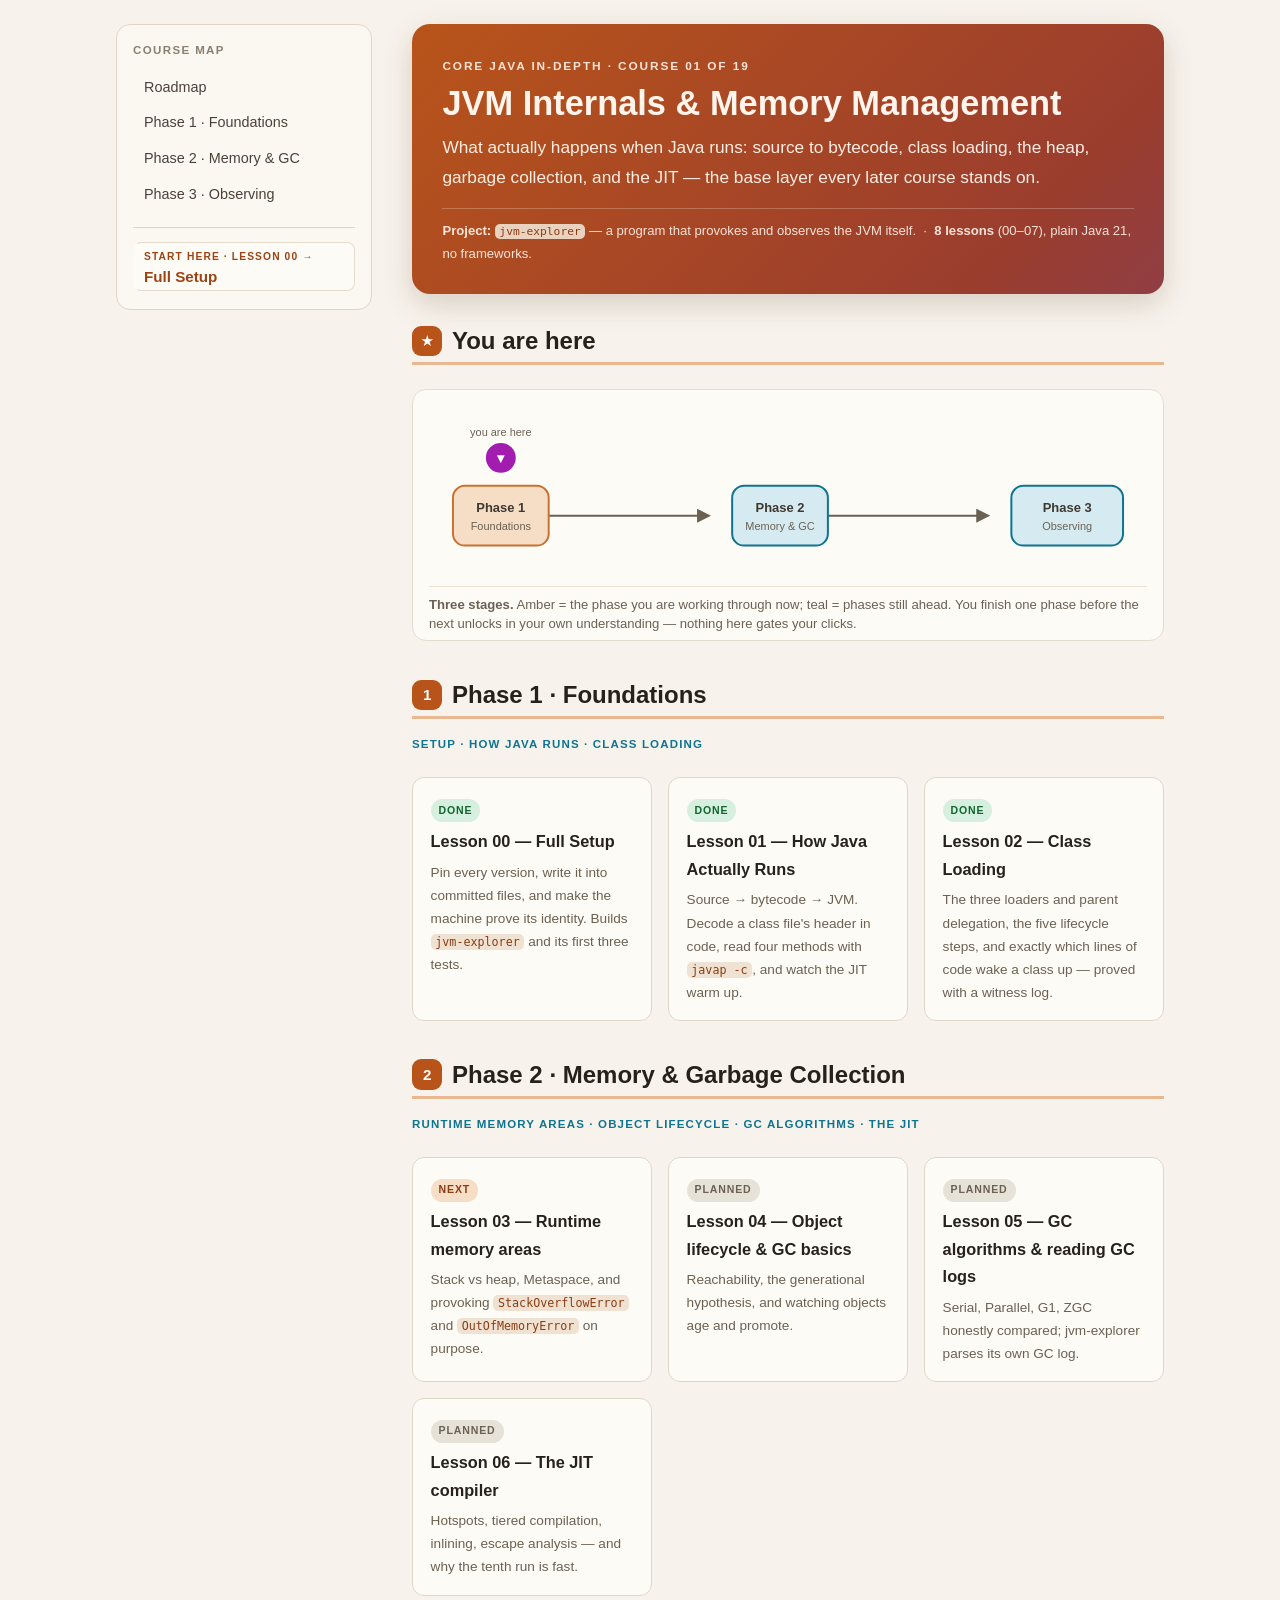
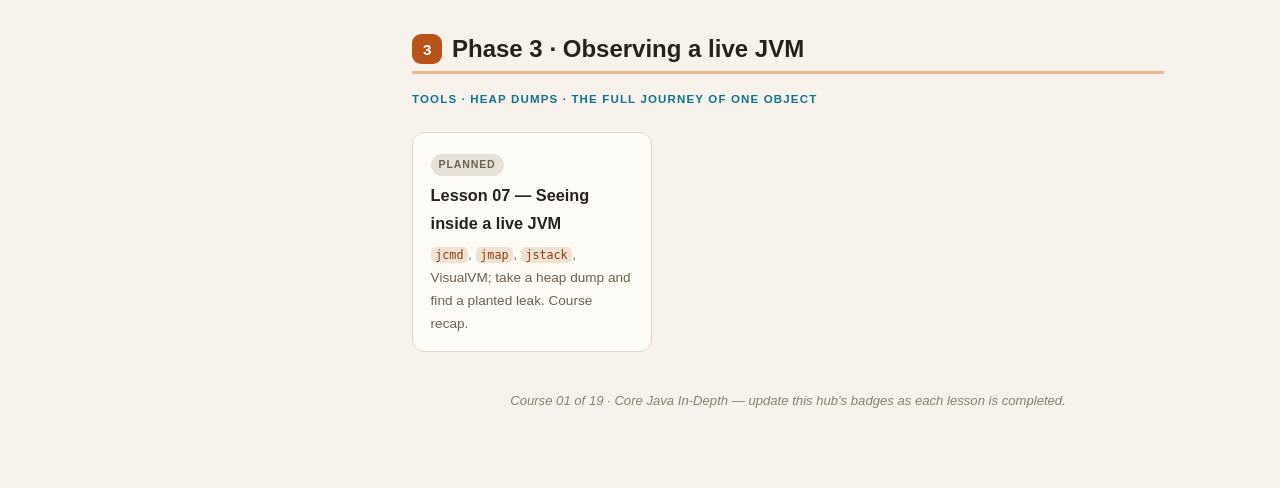
==== lessons/index.html @ 56879bc5 "lesson: 01/lesson-02 - Class loading (compact rebuild): the three loaders, parent delegation, and wh" ====
<!doctype html>
<html lang="en">
<head>
  <meta charset="utf-8">
  <meta name="viewport" content="width=device-width, initial-scale=1">
  <title>Course Hub · JVM Internals &amp; Memory</title>
  <link rel="stylesheet" href="assets/lesson.css">
</head>
<body>
<div class="page">

  <aside class="toc">
    <p class="toc-title">Course map</p>
    <ol>
      <li><a href="#roadmap">Roadmap</a></li>
      <li><a href="#p1">Phase 1 · Foundations</a></li>
      <li><a href="#p2">Phase 2 · Memory &amp; GC</a></li>
      <li><a href="#p3">Phase 3 · Observing</a></li>
    </ol>
    <nav class="toc-nav" aria-label="Course navigation">
      <a class="navcard" href="phase-1-foundations/chapter-00-setup/lesson-00-full-setup.html">
        <span class="navkicker">Start here · Lesson 00 →</span>
        <span class="navtitle">Full Setup</span>
      </a>
    </nav>
  </aside>

  <main>
    <header class="banner">
      <p class="kicker">Core Java In-Depth · Course 01 of 19</p>
      <h1>JVM Internals &amp; Memory Management</h1>
      <p class="subtitle">What actually happens when Java runs: source to bytecode, class loading, the heap, garbage collection, and the JIT — the base layer every later course stands on.</p>
      <p class="meta"><strong>Project:</strong> <code>jvm-explorer</code> — a program that provokes and observes the JVM itself. &nbsp;·&nbsp; <strong>8 lessons</strong> (00–07), plain Java 21, no frameworks.</p>
    </header>

    <!-- ===================== ROADMAP (you-are-here) ===================== -->
    <section id="roadmap">
      <h2><span class="sec-num">★</span> You are here</h2>
      <figure class="roadmap fig">
        <svg viewBox="0 0 720 170" role="img" aria-label="Course roadmap of three phases left to right: Foundations (current), Memory and Garbage Collection, and Observing a live JVM. A marker sits on the Foundations phase, which is in progress.">
          <defs>
            <marker id="rah" viewBox="0 0 10 10" refX="8" refY="5" markerWidth="7" markerHeight="7" orient="auto-start-reverse">
              <path class="fig-arrow-h" d="M0,0 L10,5 L0,10 z"/>
            </marker>
          </defs>
          <!-- connecting track -->
          <path class="fig-arrow" d="M120,110 L280,110" marker-end="url(#rah)"/>
          <path class="fig-arrow" d="M400,110 L560,110" marker-end="url(#rah)"/>

          <!-- Phase 1: current (amber = where the learner is working) -->
          <rect class="fig-code" x="24" y="80" width="96" height="60" rx="12"/>
          <text class="fig-label" x="72" y="106" text-anchor="middle">Phase 1</text>
          <text class="fig-small" x="72" y="124" text-anchor="middle">Foundations</text>
          <!-- you-are-here pin -->
          <circle class="fig-vs" cx="72" cy="52" r="16"/>
          <text class="fig-vs-t" x="72" y="57" text-anchor="middle">▾</text>
          <text class="fig-small" x="72" y="30" text-anchor="middle">you are here</text>

          <!-- Phase 2 -->
          <rect class="fig-infra" x="304" y="80" width="96" height="60" rx="12"/>
          <text class="fig-label" x="352" y="106" text-anchor="middle">Phase 2</text>
          <text class="fig-small" x="352" y="124" text-anchor="middle">Memory &amp; GC</text>

          <!-- Phase 3 -->
          <rect class="fig-infra" x="584" y="80" width="112" height="60" rx="12"/>
          <text class="fig-label" x="640" y="106" text-anchor="middle">Phase 3</text>
          <text class="fig-small" x="640" y="124" text-anchor="middle">Observing</text>
        </svg>
        <figcaption><strong>Three stages.</strong> Amber = the phase you are working through now; teal = phases still ahead. You finish one phase before the next unlocks in your own understanding — nothing here gates your clicks.</figcaption>
      </figure>
    </section>

    <!-- ===================== PHASE 1 ===================== -->
    <section id="p1">
      <h2><span class="sec-num">1</span> Phase 1 · Foundations</h2>
      <p class="hub-phase">Setup · how Java runs · class loading</p>
      <div class="hub-grid">
        <a class="hub-card" href="phase-1-foundations/chapter-00-setup/lesson-00-full-setup.html">
          <span class="status-badge done">Done</span>
          <h3>Lesson 00 — Full Setup</h3>
          <p>Pin every version, write it into committed files, and make the machine prove its identity. Builds <code>jvm-explorer</code> and its first three tests.</p>
        </a>
        <a class="hub-card" href="phase-1-foundations/chapter-01-how-java-runs/lesson-01-how-java-runs.html">
          <span class="status-badge done">Done</span>
          <h3>Lesson 01 — How Java Actually Runs</h3>
          <p>Source → bytecode → JVM. Decode a class file's header in code, read four methods with <code>javap -c</code>, and watch the JIT warm up.</p>
        </a>
        <a class="hub-card" href="phase-1-foundations/chapter-01-how-java-runs/lesson-02-class-loading.html">
          <span class="status-badge done">Done</span>
          <h3>Lesson 02 — Class Loading</h3>
          <p>The three loaders and parent delegation, the five lifecycle steps, and exactly which lines of code wake a class up — proved with a witness log.</p>
        </a>
      </div>
    </section>

    <!-- ===================== PHASE 2 ===================== -->
    <section id="p2">
      <h2><span class="sec-num">2</span> Phase 2 · Memory &amp; Garbage Collection</h2>
      <p class="hub-phase">Runtime memory areas · object lifecycle · GC algorithms · the JIT</p>
      <div class="hub-grid">
        <div class="hub-card">
          <span class="status-badge next">Next</span>
          <h3>Lesson 03 — Runtime memory areas</h3>
          <p>Stack vs heap, Metaspace, and provoking <code>StackOverflowError</code> and <code>OutOfMemoryError</code> on purpose.</p>
        </div>
        <div class="hub-card">
          <span class="status-badge planned">Planned</span>
          <h3>Lesson 04 — Object lifecycle &amp; GC basics</h3>
          <p>Reachability, the generational hypothesis, and watching objects age and promote.</p>
        </div>
        <div class="hub-card">
          <span class="status-badge planned">Planned</span>
          <h3>Lesson 05 — GC algorithms &amp; reading GC logs</h3>
          <p>Serial, Parallel, G1, ZGC honestly compared; jvm-explorer parses its own GC log.</p>
        </div>
        <div class="hub-card">
          <span class="status-badge planned">Planned</span>
          <h3>Lesson 06 — The JIT compiler</h3>
          <p>Hotspots, tiered compilation, inlining, escape analysis — and why the tenth run is fast.</p>
        </div>
      </div>
    </section>

    <!-- ===================== PHASE 3 ===================== -->
    <section id="p3">
      <h2><span class="sec-num">3</span> Phase 3 · Observing a live JVM</h2>
      <p class="hub-phase">Tools · heap dumps · the full journey of one object</p>
      <div class="hub-grid">
        <div class="hub-card">
          <span class="status-badge planned">Planned</span>
          <h3>Lesson 07 — Seeing inside a live JVM</h3>
          <p><code>jcmd</code>, <code>jmap</code>, <code>jstack</code>, VisualVM; take a heap dump and find a planted leak. Course recap.</p>
        </div>
      </div>
    </section>

    <p class="position">Course 01 of 19 · Core Java In-Depth — update this hub's badges as each lesson is completed.</p>
  </main>
</div>
</body>
</html>
---- lessons/assets/lesson.css ----
/* ============================================================================
   lesson.css — ONE shared stylesheet for every lesson in
   Core Java Course 01: JVM Internals & Memory Management.

   RULES THIS FILE OBEYS (see CLAUDE.md):
   - Works fully offline (file://). No @import, no web fonts, no remote images.
   - Literal colour values only. NO CSS custom properties (var(--x)) — some
     preview renderers drop them.
   - Every colour has a light value AND a @media (prefers-color-scheme: dark)
     override, grouped at the bottom of this file.
   - Every gradient background is preceded by a solid-colour fallback line.
   - All motion is wrapped by @media (prefers-reduced-motion: reduce).

   PALETTE — "Molten engine" (fits a JVM/HotSpot course):
     primary   copper/amber  #b8541a   the "hot" engine, actions, header
     secondary teal          #0e7490   structure, notes, subsections
     tertiary  indigo        #4f46e5   gradients, arrows, depth
     reserved  magenta       #a21caf   FOR-LEARNING-ONLY callouts ONLY
     page      parchment     #f7f3ec   warm neutral background
     ink       #26211c       warm near-black body text
   SVG colour LANGUAGE (kept identical everywhere):
     amber  = the learner's own code / project (jvm-explorer)
     teal   = framework / tool / infrastructure (JVM, JDK, Maven)
     grey   = external / generic (the OS, the internet, other machines)
   ============================================================================ */

/* ---- 0. RESET-ISH BASE ---------------------------------------------------- */
* { box-sizing: border-box; }

html { -webkit-text-size-adjust: 100%; }

body {
  margin: 0;
  background: #f7f3ec;
  color: #26211c;
  font-family: "Segoe UI", Roboto, "Helvetica Neue", Arial, system-ui, sans-serif;
  font-size: 18px;
  line-height: 1.7;
}

/* Readable, code-friendly monospace stack used by every terminal/code block. */
code, pre, .fig-mono, .sim-console {
  font-family: "Cascadia Code", "Consolas", "SFMono-Regular", "Menlo",
               "DejaVu Sans Mono", monospace;
}

a { color: #9a4416; text-decoration: none; }
a:hover { text-decoration: underline; }

/* ---- 1. PAGE LAYOUT: sticky TOC sidebar + content column ------------------ */
.page {
  display: grid;
  grid-template-columns: 16rem minmax(0, 47rem);
  gap: 2.5rem;
  justify-content: center;
  max-width: 72rem;
  margin: 0 auto;
  padding: 1.5rem 1.25rem 4rem;
  align-items: start;
}

/* Table-of-contents sidebar: sticks while the content scrolls. */
aside.toc {
  position: sticky;
  top: 1rem;
  align-self: start;
  font-size: 0.9rem;
  border: 1px solid #e0d6c7;
  border-radius: 14px;
  background: #fbf8f2;
  padding: 1rem 1rem 1.1rem;
  max-height: calc(100vh - 2rem);
  overflow-y: auto;
}
aside.toc .toc-title {
  font-size: 0.72rem;
  letter-spacing: 0.12em;
  text-transform: uppercase;
  color: #8a7f70;
  margin: 0 0 0.6rem;
  font-weight: 700;
}
aside.toc ol { list-style: none; margin: 0; padding: 0; counter-reset: toc; }
aside.toc li { margin: 0.15rem 0; }
aside.toc a {
  display: block;
  padding: 0.28rem 0.5rem;
  border-radius: 8px;
  color: #4a4238;
  border-left: 3px solid transparent;
}
aside.toc a:hover {
  background: #f2e4d4;
  border-left-color: #b8541a;
  text-decoration: none;
}
/* Course navigation at the foot of the TOC: stacked prev / course-map / next
   cards. Each prev+next card NAMES its destination, so the learner always sees
   where they came from and where they are going — not a bare "Next →". */
.toc-nav {
  margin-top: 1rem;
  padding-top: 0.9rem;
  border-top: 1px solid #e0d6c7;
  display: flex;
  flex-direction: column;
  gap: 0.55rem;
}

/* prev / next destination card (primary copper accent) */
.navcard {
  display: block;
  border: 1px solid #e6dccd;
  border-left: 4px solid #b8541a;
  border-radius: 10px;
  background: #fdfbf6;
  padding: 0.5rem 0.7rem 0.6rem;
}
.navcard:hover { text-decoration: none; border-color: #b8541a; }
.navkicker {
  display: block;
  font-size: 0.64rem;
  font-weight: 800;
  letter-spacing: 0.11em;
  text-transform: uppercase;
  color: #9a4416;
  margin-bottom: 0.1rem;
}
.navtitle {
  display: block;
  font-size: 0.95rem;
  font-weight: 700;
  line-height: 1.25;
  color: #9a4416;
}
.navnote {
  display: block;
  font-size: 0.66rem;
  font-style: italic;
  color: #8a7f70;
  margin-top: 0.15rem;
}
/* not-yet-written / start-of-course state: visible for orientation, not clickable */
.navcard.disabled {
  border-left-color: #c9bfae;
  background: #f6f2ea;
  pointer-events: none;
}
.navcard.disabled .navkicker,
.navcard.disabled .navtitle { color: #9c917f; }

/* course-map pill (secondary teal, so it reads as a different kind of jump) */
.navmap {
  display: block;
  text-align: center;
  border: 2px solid #0e7490;
  border-radius: 999px;
  padding: 0.45rem 0.7rem;
  font-size: 0.7rem;
  font-weight: 800;
  letter-spacing: 0.11em;
  text-transform: uppercase;
  color: #0e7490;
}
.navmap:hover { background: #0e7490; color: #fff; text-decoration: none; }

main { min-width: 0; } /* min-width:0 lets code blocks scroll instead of stretching the grid */

/* ---- 2. HEADER BANNER ----------------------------------------------------- */
.banner {
  border-radius: 18px;
  padding: 2rem 1.9rem 1.8rem;
  color: #fff5ec;
  margin-bottom: 2rem;
  /* solid fallback FIRST, then the gradient (primary -> tertiary) */
  background: #b8541a;
  background: linear-gradient(135deg, #b8541a 0%, #9a3d2e 45%, #4f46e5 130%);
  box-shadow: 0 10px 30px rgba(80, 40, 10, 0.18);
}
.banner .kicker {
  text-transform: uppercase;
  letter-spacing: 0.16em;
  font-size: 0.74rem;
  font-weight: 700;
  opacity: 0.9;
  margin: 0 0 0.5rem;
}
.banner h1 {
  font-size: 2.15rem;
  line-height: 1.15;
  margin: 0 0 0.6rem;
  font-weight: 800;
}
.banner .subtitle { font-size: 1.08rem; margin: 0; opacity: 0.96; }
.banner .meta {
  margin: 1rem 0 0;
  font-size: 0.82rem;
  opacity: 0.9;
  border-top: 1px solid rgba(255, 245, 236, 0.28);
  padding-top: 0.7rem;
}
.banner .meta strong { font-weight: 700; }

/* ---- 3. SECTIONS, HEADINGS ------------------------------------------------ */
section { margin: 0 0 2.4rem; scroll-margin-top: 1rem; }

h2 {
  font-size: 1.5rem;
  line-height: 1.25;
  margin: 0 0 1rem;
  padding-bottom: 0.4rem;
  border-bottom: 3px solid #eab890;          /* accent underline */
  display: flex;
  align-items: center;
  gap: 0.6rem;
}
/* filled rounded number badge before each section title */
.sec-num {
  flex: 0 0 auto;
  display: inline-grid;
  place-items: center;
  width: 1.9rem;
  height: 1.9rem;
  border-radius: 9px;
  background: #b8541a;
  color: #fff;
  font-size: 0.95rem;
  font-weight: 800;
}
h3 {
  font-size: 1.18rem;
  color: #0e7490;                             /* subsections in the secondary hue */
  margin: 1.6rem 0 0.6rem;
}
h4 { font-size: 1.02rem; margin: 1.2rem 0 0.4rem; color: #4a4238; }

p { margin: 0.7rem 0; }
ul, ol { padding-left: 1.4rem; }
li { margin: 0.3rem 0; }
strong { font-weight: 700; }

/* ---- 4. CODE: terminal-dark blocks with macOS traffic lights -------------- */
/* Inline code: soft tinted background. */
:not(pre) > code {
  background: #f0e2d2;
  color: #8a3d12;
  padding: 0.08em 0.4em;
  border-radius: 5px;
  font-size: 0.86em;
}

/* Block code + ASCII diagrams share the dark terminal look. */
pre {
  position: relative;
  background: #1e1e26;
  color: #e6e6ea;
  border-radius: 12px;
  padding: 2.3rem 1.1rem 1.15rem;             /* top room for the dots bar */
  margin: 1.1rem 0;
  overflow-x: auto;
  font-size: 0.82rem;
  line-height: 1.55;
  box-shadow: 0 6px 18px rgba(20, 12, 4, 0.16);
  -webkit-overflow-scrolling: touch;
}
pre code { background: none; color: inherit; padding: 0; font-size: inherit; }

/* macOS traffic-light dots: one ::before + two box-shadows = three dots. */
pre.terminal::before,
pre.code::before {
  content: "";
  position: absolute;
  top: 0.8rem;
  left: 1.1rem;
  width: 0.72rem;
  height: 0.72rem;
  border-radius: 50%;
  background: #ff5f56;                          /* red */
  box-shadow: 1.15rem 0 0 #ffbd2e,              /* amber */
              2.3rem 0 0 #27c93f;               /* green */
}
/* ASCII diagram: same dark card, but NO dots (it is a picture, not a shell). */
pre.ascii { padding-top: 1.15rem; }
pre.ascii::before { content: none; }

/* Manual syntax-highlight spans (Part 4.3). Dark bg in both themes => no dark override. */
.cmt { color: #7f8c9b; font-style: italic; }   /* comments */
.kw  { color: #ff9e64; }                        /* keywords: public, static, final */
.ty  { color: #7dcfff; }                        /* types: String, long, Runtime */
.str { color: #9ece6a; }                        /* string literals */
.num { color: #ff9e64; }                        /* number literals */
.anno{ color: #e0af68; }                        /* @annotations */
.fn  { color: #bb9af7; }                        /* method names */
.out { color: #9ece6a; font-weight: 600; }      /* key/expected output lines */

/* ---- 5. CALLOUT CARDS ----------------------------------------------------- */
/* Base card: coloured left border + a CSS-generated uppercase label. */
.callout {
  border-radius: 10px;
  padding: 0.9rem 1.1rem 0.95rem 1.15rem;
  margin: 1.2rem 0;
  border-left: 6px solid #b8541a;
  background: #fbf3ea;
}
.callout::before {
  display: block;
  font-size: 0.7rem;
  font-weight: 800;
  letter-spacing: 0.12em;
  text-transform: uppercase;
  margin-bottom: 0.35rem;
}
.callout p:first-of-type { margin-top: 0; }
.callout p:last-child { margin-bottom: 0; }

/* try-it / run-and-compare (primary amber) */
.tryit { border-left-color: #b8541a; background: #fbefe2; }
.tryit::before { content: "Try it — run & compare"; color: #9a4416; }

/* note (secondary teal) */
.note { border-left-color: #0e7490; background: #e7f3f6; }
.note::before { content: "Note"; color: #0b5a71; }

/* warning (warm red) */
.warning { border-left-color: #c2410c; background: #fdece0; }
.warning::before { content: "Watch out"; color: #9a2c06; }

/* for-learning-only (RESERVED magenta hue — used nowhere else) */
.forlearning { border-left-color: #a21caf; background: #f8e6f6; }
.forlearning::before { content: "For learning only"; color: #86138f; }

/* in the real world (green) */
.realworld { border-left-color: #15803d; background: #e6f3ea; }
.realworld::before { content: "In the real world"; color: #10662f; }

/* ---- 6. TABLES: scrollable wrap, tinted header, zebra striping ------------- */
.table-wrap {
  overflow-x: auto;
  border: 1px solid #e0d6c7;
  border-radius: 10px;
  margin: 1.2rem 0;
  -webkit-overflow-scrolling: touch;
}
table { border-collapse: collapse; width: 100%; font-size: 0.92rem; }
thead th {
  background: #efe3d3;
  text-align: left;
  padding: 0.6rem 0.8rem;
  font-weight: 700;
  border-bottom: 2px solid #e0d6c7;
}
tbody td { padding: 0.55rem 0.8rem; border-bottom: 1px solid #ece2d3; vertical-align: top; }
tbody tr:nth-child(even) { background: #f7efe3; }
tbody tr:last-child td { border-bottom: none; }

/* ---- 7. DETAILS CARDS: hidden answers vs. micro-checks -------------------- */
/* Challenge / hidden-answer card (amber). */
details.answer {
  border: 1px solid #e6c9ad;
  border-left: 6px solid #b8541a;
  border-radius: 10px;
  background: #fdf6ee;
  padding: 0.2rem 1.1rem;
  margin: 1.2rem 0;
}
details.answer > summary {
  cursor: pointer;
  font-weight: 700;
  color: #9a4416;
  padding: 0.7rem 0;
  list-style: none;
}
details.answer > summary::before { content: "▶ "; font-size: 0.8em; }
details.answer[open] > summary::before { content: "▼ "; }

/* Active-recall micro-check card (teal, visually distinct from .answer). */
details.check {
  border: 1px dashed #7fb9c6;
  border-radius: 10px;
  background: #eef6f8;
  padding: 0.2rem 1.1rem;
  margin: 1rem 0;
}
details.check > summary {
  cursor: pointer;
  font-weight: 700;
  color: #0b5a71;
  padding: 0.6rem 0;
  list-style: none;
}
details.check > summary::before { content: "✔ Check yourself — "; font-weight: 800; }
details.check[open] > summary::before { content: "✔ Check yourself"; }
details.check .answer-body { padding-bottom: 0.7rem; }

/* ---- 8. "NEXT UP" FOOTER + position line ---------------------------------- */
.nextup {
  border-radius: 16px;
  padding: 1.4rem 1.5rem;
  color: #fff5ec;
  margin: 2.5rem 0 1rem;
  /* solid fallback FIRST, then gradient */
  background: #0e7490;
  background: linear-gradient(120deg, #0e7490 0%, #4f46e5 100%);
}
.nextup .kicker {
  text-transform: uppercase;
  letter-spacing: 0.14em;
  font-size: 0.72rem;
  font-weight: 700;
  opacity: 0.9;
  margin: 0 0 0.3rem;
}
.nextup h2 { border: none; color: #fff; font-size: 1.25rem; margin: 0 0 0.4rem; padding: 0; }
.nextup a { color: #ffe9d5; font-weight: 700; text-decoration: underline; }
.position {
  text-align: center;
  font-size: 0.82rem;
  color: #8a7f70;
  font-style: italic;
  margin-top: 1.4rem;
}

/* ---- 9. FIGURES / INLINE SVG DIAGRAMS (Part 2: .fig-*) --------------------- */
figure.fig {
  margin: 1.4rem 0;
  padding: 1rem 1rem 0.4rem;
  border: 1px solid #e4dccd;
  border-radius: 14px;
  background: #fdfbf6;
}
figure.fig svg { width: 100%; height: auto; display: block; }
figure.fig figcaption {
  font-size: 0.82rem;
  color: #6b6153;
  margin-top: 0.6rem;
  line-height: 1.5;
  border-top: 1px solid #ece2d3;
  padding-top: 0.5rem;
}

/* Box variants — the SVG colour language. Applied to <rect> and text groups. */
.fig-box     { fill: #f4ede2; stroke: #cdbfa9; stroke-width: 1.5; }   /* generic surface */
.fig-code    { fill: #f6ddc6; stroke: #c9722f; stroke-width: 2; }     /* learner's own code (amber) */
.fig-infra   { fill: #d6ebf1; stroke: #0e7490; stroke-width: 2; }     /* framework/tool/infra (teal) */
.fig-generic { fill: #e7e2d8; stroke: #a99e8b; stroke-width: 1.5; }   /* external/generic (grey) */
.fig-accent2 { fill: #e2e0fb; stroke: #4f46e5; stroke-width: 2; }     /* tertiary indigo, for depth */

/* Text roles inside SVG. */
.fig-heading { fill: #26211c; font: 700 15px "Segoe UI", sans-serif; }
.fig-label   { fill: #3f3830; font: 600 13px "Segoe UI", sans-serif; }
.fig-small   { fill: #6b6153; font: 400 11px "Segoe UI", sans-serif; }
.fig-mono    { fill: #3f3830; font: 12px "Consolas", monospace; }
.fig-on-dark { fill: #f4ede2; }                                       /* label on a filled dark box */

/* Arrows + arrowheads (marker fill matched by class on the <path>). */
.fig-arrow   { stroke: #6b6153; stroke-width: 2; fill: none; }
.fig-arrow-h { fill: #6b6153; }                                       /* arrowhead marker */
.fig-arrow-accent   { stroke: #b8541a; stroke-width: 2.5; fill: none; }
.fig-arrow-accent-h { fill: #b8541a; }

/* before/after "VS" badge */
.fig-vs {
  fill: #a21caf;
  stroke: #fff;
  stroke-width: 2;
}
.fig-vs-t { fill: #fff; font: 800 14px "Segoe UI", sans-serif; }

/* ---- 10. INTERACTIVE SIMULATIONS (Part 3: .sim-*) ------------------------- */
.sim {
  border: 1px solid #d9cdbb;
  border-radius: 14px;
  background: #fbf6ee;
  padding: 2.1rem 1.2rem 1.2rem;
  margin: 1.5rem 0;
  position: relative;
}
/* auto "Interactive simulation" label in the top-left corner */
.sim::before {
  content: "⚙ Interactive simulation";
  position: absolute;
  top: 0;
  left: 0;
  font-size: 0.68rem;
  font-weight: 800;
  letter-spacing: 0.1em;
  text-transform: uppercase;
  color: #fff;
  background: #b8541a;
  padding: 0.28rem 0.8rem;
  border-radius: 14px 0 12px 0;
}
.sim-controls {
  display: flex;
  flex-wrap: wrap;
  gap: 0.5rem;
  align-items: center;
  margin-bottom: 0.9rem;
}
.sim-controls .sim-group {
  display: flex;
  flex-direction: column;
  gap: 0.25rem;
  font-size: 0.78rem;
  color: #6b6153;
}
.sim-btn {
  font: 600 0.85rem "Segoe UI", sans-serif;
  padding: 0.4rem 0.85rem;
  border-radius: 8px;
  border: 1.5px solid #cbb79f;
  background: #fff;
  color: #4a4238;
  cursor: pointer;
}
.sim-btn:hover { border-color: #b8541a; }
.sim-btn.active {                                /* a toggle that is currently ON */
  background: #f6ddc6;
  border-color: #b8541a;
  color: #8a3d12;
}
.sim-btn.action {                                /* the primary "run" button */
  background: #b8541a;
  border-color: #b8541a;
  color: #fff;
}
.sim-btn:focus-visible { outline: 3px solid #4f46e5; outline-offset: 2px; }

/* terminal-style console output */
.sim-console {
  background: #1e1e26;
  color: #e6e6ea;
  border-radius: 10px;
  padding: 0.9rem 1rem;
  font-size: 0.82rem;
  line-height: 1.6;
  white-space: pre-wrap;
  min-height: 3rem;
  overflow-x: auto;
}
.sim-console .ok   { color: #9ece6a; }           /* success / chosen */
.sim-console .skip { color: #7f8c9b; }           /* skipped / ignored */
.sim-console .bad  { color: #ff7a6b; }           /* failure / rejected */
.sim-console .hi   { color: #ffbd2e; font-weight: 700; }  /* highlight */
.sim-tree { font-size: 0.82rem; line-height: 1.5; }
.sim-note {
  font-size: 0.8rem;
  color: #6b6153;
  margin-top: 0.7rem;
  border-top: 1px dashed #d9cdbb;
  padding-top: 0.6rem;
}
.sim-note strong { color: #9a2c06; }

/* ---- 11. HOVER-TO-DEFINE GLOSSARY TERMS (Part 4.2) ------------------------ */
.term {
  border-bottom: 2px dotted #0e7490;
  cursor: help;
  position: relative;
}
.term:focus-visible { outline: 2px solid #4f46e5; outline-offset: 2px; }
.term::after {
  content: attr(data-def);
  position: absolute;
  left: 0;
  bottom: 130%;
  z-index: 20;
  width: max-content;
  max-width: 20rem;
  background: #26211c;
  color: #f4ede2;
  font-size: 0.78rem;
  font-weight: 400;
  line-height: 1.45;
  padding: 0.5rem 0.7rem;
  border-radius: 8px;
  box-shadow: 0 6px 18px rgba(20, 12, 4, 0.3);
  opacity: 0;
  visibility: hidden;
  pointer-events: none;
}
.term:hover::after,
.term:focus::after,
.term:focus-visible::after { opacity: 1; visibility: visible; }

/* ---- 12. COURSE HUB + ROADMAP (Part 4.1) ---------------------------------- */
.hub-intro { margin-bottom: 1.5rem; }
.hub-grid {
  display: grid;
  grid-template-columns: repeat(auto-fill, minmax(15rem, 1fr));
  gap: 1rem;
  margin: 1.4rem 0;
}
.hub-card {
  border: 1px solid #e0d6c7;
  border-radius: 12px;
  background: #fdfbf6;
  padding: 1rem 1.1rem;
  display: block;
  color: inherit;
}
.hub-card:hover { border-color: #b8541a; text-decoration: none; }
.hub-card h3 { margin: 0.2rem 0 0.3rem; color: #26211c; font-size: 1.02rem; }
.hub-card p { margin: 0; font-size: 0.85rem; color: #6b6153; }
.hub-phase {
  font-size: 0.72rem;
  letter-spacing: 0.1em;
  text-transform: uppercase;
  color: #0e7490;
  font-weight: 700;
}
/* status badges: done / next / planned */
.status-badge {
  display: inline-block;
  font-size: 0.66rem;
  font-weight: 800;
  letter-spacing: 0.08em;
  text-transform: uppercase;
  padding: 0.15rem 0.5rem;
  border-radius: 20px;
  vertical-align: middle;
}
.status-badge.done    { background: #d7efdf; color: #10662f; }
.status-badge.next    { background: #f6ddc6; color: #8a3d12; }
.status-badge.planned { background: #e7e2d8; color: #6b6153; }
figure.roadmap { margin: 1.5rem 0; }
figure.roadmap svg { width: 100%; height: auto; }

/* ---- 13. ENTRANCE / DECORATIVE ANIMATIONS (kill-switched below) ----------- */
section, .banner, figure.fig, .callout, .sim {
  animation: rise 0.5s ease both;
}
.banner { animation-delay: 0.02s; }
section:nth-of-type(1) { animation-delay: 0.06s; }
section:nth-of-type(2) { animation-delay: 0.10s; }
section:nth-of-type(3) { animation-delay: 0.14s; }
section:nth-of-type(n+4) { animation-delay: 0.18s; }
@keyframes rise {
  from { opacity: 0; transform: translateY(10px); }
  to   { opacity: 1; transform: translateY(0); }
}
/* slow gradient drift on the banner */
.banner { background-size: 180% 180%; animation: rise 0.5s ease both, drift 18s ease-in-out infinite; }
@keyframes drift {
  0%, 100% { background-position: 0% 50%; }
  50%      { background-position: 100% 50%; }
}
/* hover lift on interactive cards */
.hub-card, .sim-btn { transition: transform 0.15s ease, border-color 0.15s ease, box-shadow 0.15s ease; }
.hub-card:hover { transform: translateY(-3px); box-shadow: 0 8px 22px rgba(80, 40, 10, 0.12); }

/* ---- 14. RESPONSIVE: collapse TOC above content on narrow screens --------- */
@media (max-width: 62rem) {
  .page { grid-template-columns: minmax(0, 1fr); gap: 1.2rem; }
  aside.toc {
    position: static;
    max-height: none;
    order: -1;              /* TOC sits ABOVE the content, not beside it */
  }
  .banner h1 { font-size: 1.7rem; }
}

/* ============================================================================
   15. DARK MODE — every colour above gets an override here.
   ============================================================================ */
@media (prefers-color-scheme: dark) {
  body { background: #17140f; color: #ece5da; }
  a { color: #ef9a4d; }

  aside.toc { background: #211d17; border-color: #3a332a; }
  aside.toc .toc-title { color: #a89c88; }
  aside.toc a { color: #c9bfae; }
  aside.toc a:hover { background: #2c2013; border-left-color: #ef9a4d; }
  .toc-nav { border-top-color: #3a332a; }
  .navcard { background: #262019; border-color: #3a332a; border-left-color: #ef9a4d; }
  .navcard:hover { border-color: #ef9a4d; }
  .navkicker, .navtitle { color: #f0a35a; }
  .navnote { color: #a89c88; }
  .navcard.disabled { background: #201c16; border-left-color: #5a5040; }
  .navcard.disabled .navkicker,
  .navcard.disabled .navtitle { color: #8a8070; }
  .navmap { border-color: #4cc4e0; color: #4cc4e0; }
  .navmap:hover { background: #4cc4e0; color: #17140f; }

  .banner {
    color: #fff5ec;
    background: #7a3811;
    background: linear-gradient(135deg, #7a3811 0%, #5c2a20 45%, #3730a3 130%);
    box-shadow: 0 10px 30px rgba(0, 0, 0, 0.4);
  }

  h2 { border-bottom-color: #6b4a2a; }
  .sec-num { background: #ef9a4d; color: #17140f; }
  h3 { color: #4cc4e0; }
  h4 { color: #c9bfae; }

  :not(pre) > code { background: #33291d; color: #f0a35a; }
  /* pre stays dark in both themes — no override needed */

  .callout { background: #221d16; }
  .tryit { border-left-color: #ef9a4d; background: #2a2016; }
  .tryit::before { color: #f0a35a; }
  .note { border-left-color: #4cc4e0; background: #16262b; }
  .note::before { color: #6fd0e6; }
  .warning { border-left-color: #f0763a; background: #2c1a10; }
  .warning::before { color: #f0a35a; }
  .forlearning { border-left-color: #e57bd6; background: #2a1628; }
  .forlearning::before { color: #f09fe4; }
  .realworld { border-left-color: #5cc98a; background: #142519; }
  .realworld::before { color: #7bd6a1; }

  .table-wrap { border-color: #3a332a; }
  thead th { background: #2a251d; border-bottom-color: #3a332a; }
  tbody td { border-bottom-color: #2a251d; }
  tbody tr:nth-child(even) { background: #201c16; }

  details.answer { background: #221d16; border-color: #4a3925; border-left-color: #ef9a4d; }
  details.answer > summary { color: #f0a35a; }
  details.check { background: #16262b; border-color: #3d6b76; }
  details.check > summary { color: #6fd0e6; }

  .nextup {
    background: #0b5a71;
    background: linear-gradient(120deg, #0b5a71 0%, #3730a3 100%);
  }
  .position { color: #a89c88; }

  figure.fig { background: #201c16; border-color: #3a332a; }
  figure.fig figcaption { color: #a89c88; border-top-color: #2a251d; }
  /* SVG colour language — dark variants */
  .fig-box     { fill: #2a251d; stroke: #5a5040; }
  .fig-code    { fill: #4a2f16; stroke: #ef9a4d; }
  .fig-infra   { fill: #133038; stroke: #4cc4e0; }
  .fig-generic { fill: #2c2820; stroke: #7a715f; }
  .fig-accent2 { fill: #1e1c46; stroke: #a5b4fc; }
  .fig-heading { fill: #ece5da; }
  .fig-label   { fill: #d4cbba; }
  .fig-small   { fill: #a89c88; }
  .fig-mono    { fill: #d4cbba; }
  .fig-on-dark { fill: #f4ede2; }
  .fig-arrow   { stroke: #a89c88; }
  .fig-arrow-h { fill: #a89c88; }
  .fig-arrow-accent   { stroke: #ef9a4d; }
  .fig-arrow-accent-h { fill: #ef9a4d; }
  .fig-vs { fill: #e57bd6; stroke: #17140f; }
  .fig-vs-t { fill: #17140f; }

  .sim { background: #201c16; border-color: #3a332a; }
  .sim::before { background: #ef9a4d; color: #17140f; }
  .sim-controls .sim-group { color: #a89c88; }
  .sim-btn { background: #2a251d; border-color: #5a5040; color: #d4cbba; }
  .sim-btn:hover { border-color: #ef9a4d; }
  .sim-btn.active { background: #4a2f16; border-color: #ef9a4d; color: #f0a35a; }
  .sim-btn.action { background: #ef9a4d; border-color: #ef9a4d; color: #17140f; }
  .sim-note { border-top-color: #3a332a; color: #a89c88; }
  .sim-note strong { color: #f0763a; }

  .term { border-bottom-color: #4cc4e0; }
  .term::after { background: #000; color: #f4ede2; }

  .hub-card { background: #201c16; border-color: #3a332a; }
  .hub-card:hover { border-color: #ef9a4d; }
  .hub-card h3 { color: #ece5da; }
  .hub-card p { color: #a89c88; }
  .hub-phase { color: #4cc4e0; }
  .status-badge.done    { background: #143d24; color: #7bd6a1; }
  .status-badge.next    { background: #4a2f16; color: #f0a35a; }
  .status-badge.planned { background: #2c2820; color: #a89c88; }
}

/* ============================================================================
   16. REDUCED MOTION — single kill-switch for ALL animation & transition.
   ============================================================================ */
@media (prefers-reduced-motion: reduce) {
  *, *::before, *::after {
    animation: none !important;
    transition: none !important;
  }
}

/* ============================================================================
   17. PRINT — clean PDF notes: hide chrome, flatten banners, wrap code,
   avoid page-breaks inside figures/callouts/code.
   ============================================================================ */
@media print {
  body { background: #fff; color: #000; font-size: 12pt; }
  .page { display: block; max-width: 100%; padding: 0; }
  aside.toc, .toc-nav, .nextup { display: none; }        /* hide navigation chrome */
  .banner {
    background: none !important;
    color: #000;
    border: 2px solid #000;
    box-shadow: none;
  }
  .banner .kicker, .banner .subtitle, .banner .meta { opacity: 1; color: #000; }
  .sec-num { background: #000 !important; color: #fff !important; }
  pre, .sim-console {
    white-space: pre-wrap;                                 /* wrap long code lines */
    word-break: break-word;
    background: #f2f2f2 !important;
    color: #000 !important;
    box-shadow: none;
    border: 1px solid #999;
  }
  pre.terminal::before, pre.code::before, .sim::before { display: none; }
  .cmt,.kw,.ty,.str,.num,.anno,.fn,.out { color: #000 !important; }
  .sim-controls { display: none; }                         /* buttons are useless on paper */
  /* keep these blocks whole across page breaks */
  figure, .callout, pre, details, .sim { break-inside: avoid; page-break-inside: avoid; }
  a { color: #000; text-decoration: underline; }
  a[href^="http"]::after { content: " (" attr(href) ")"; font-size: 0.8em; }
}
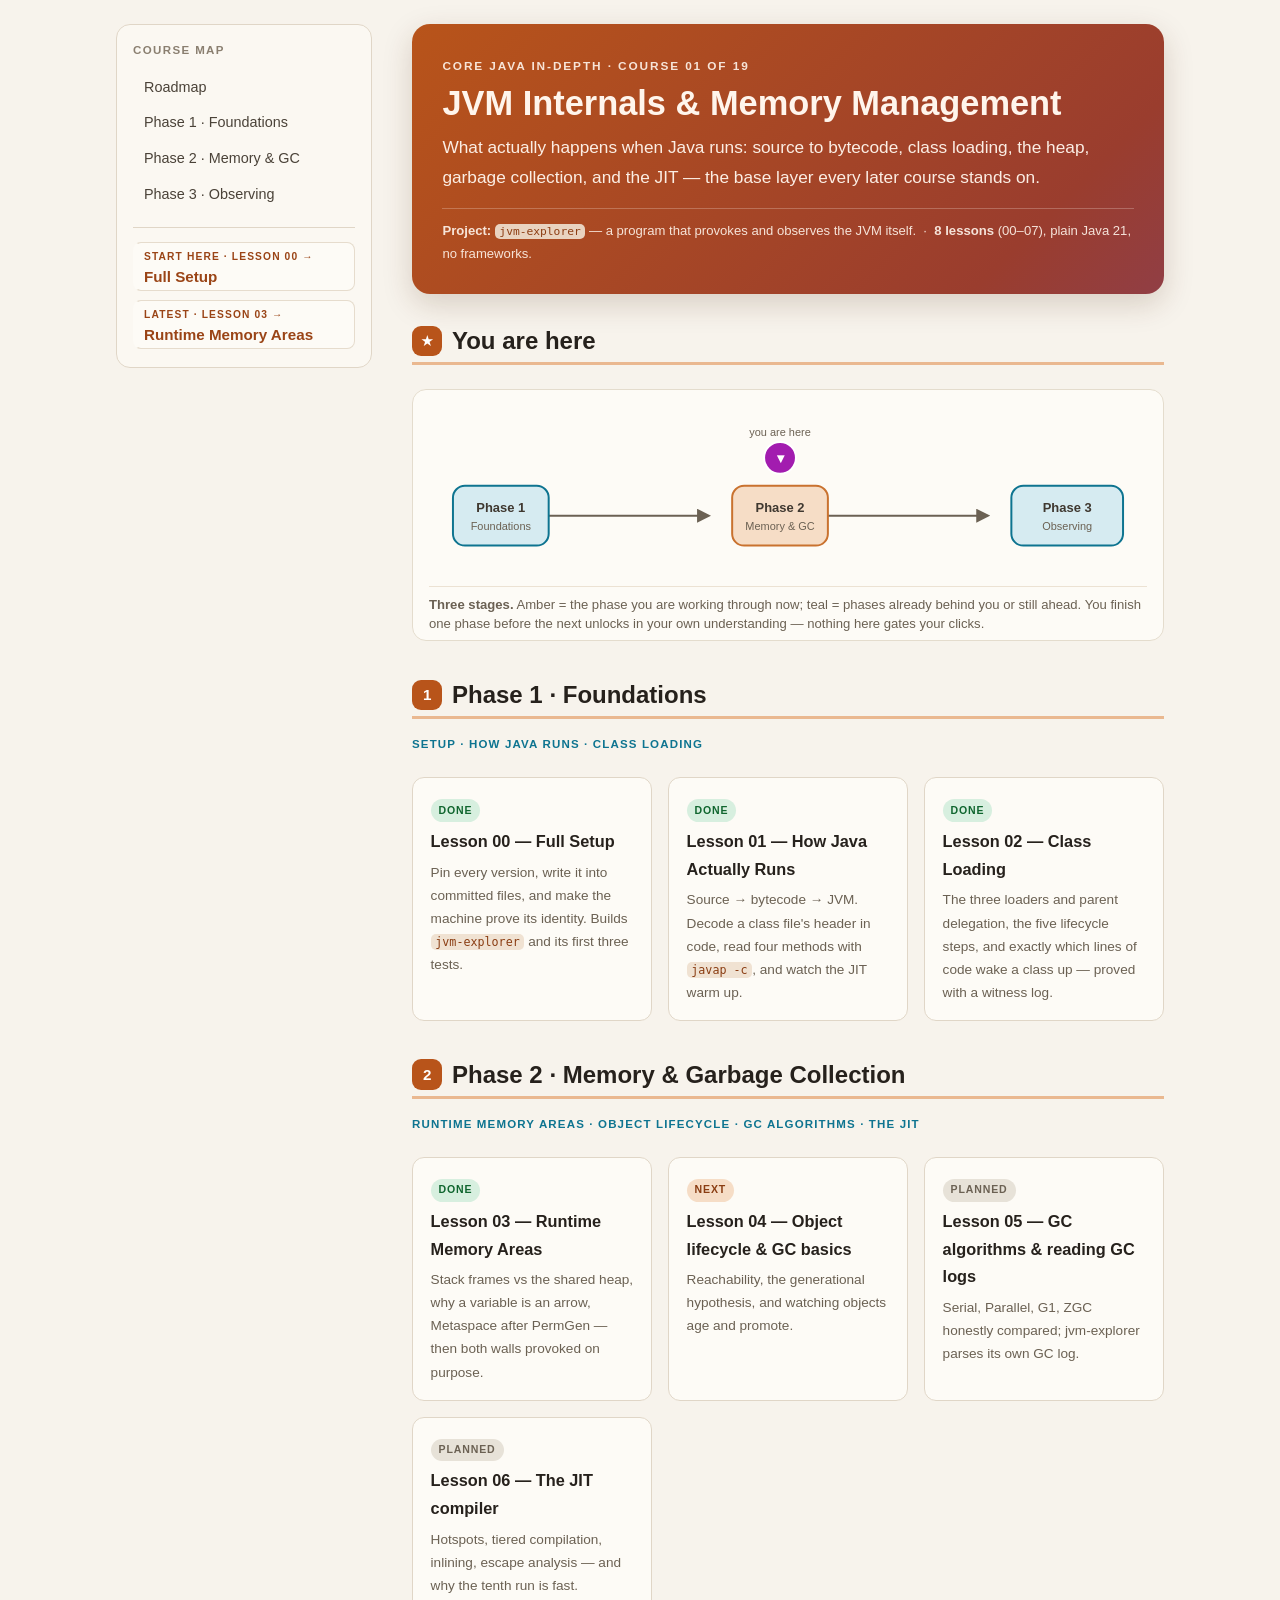
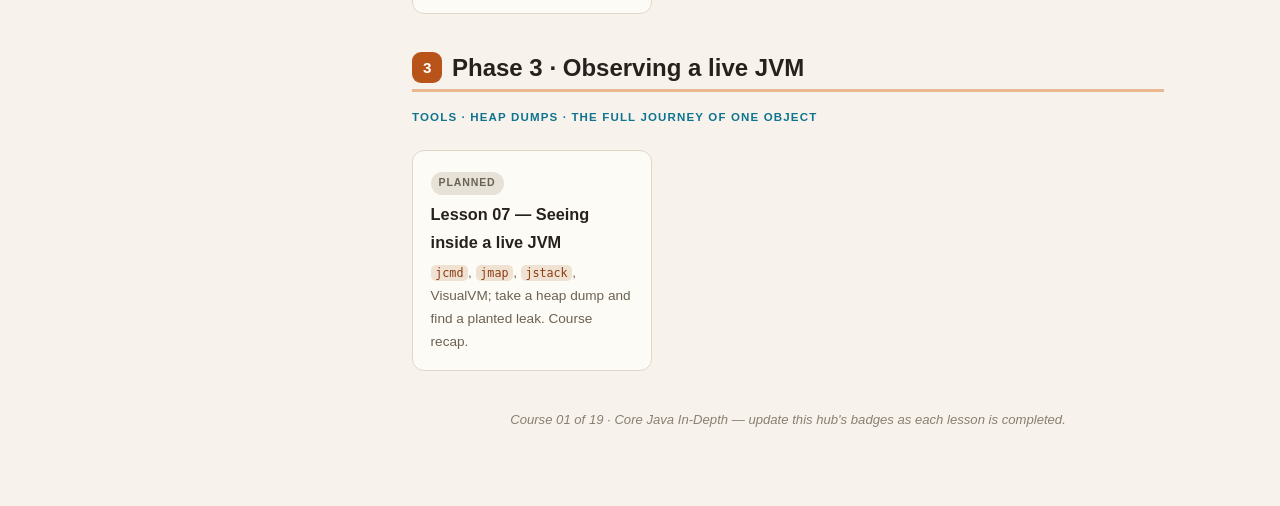
==== commit 3f1c081e: "lesson: 01/lesson-03 - Runtime memory areas: stack frames, the shared heap, Metaspace, and both wall" ====
--- a/lessons/index.html
+++ b/lessons/index.html
@@ -22,6 +22,10 @@
         <span class="navkicker">Start here · Lesson 00 →</span>
         <span class="navtitle">Full Setup</span>
       </a>
+      <a class="navcard" href="phase-2-memory-and-gc/chapter-02-memory-and-objects/lesson-03-runtime-memory-areas.html">
+        <span class="navkicker">Latest · Lesson 03 →</span>
+        <span class="navtitle">Runtime Memory Areas</span>
+      </a>
     </nav>
   </aside>
 
@@ -37,7 +41,7 @@
     <section id="roadmap">
       <h2><span class="sec-num">★</span> You are here</h2>
       <figure class="roadmap fig">
-        <svg viewBox="0 0 720 170" role="img" aria-label="Course roadmap of three phases left to right: Foundations (current), Memory and Garbage Collection, and Observing a live JVM. A marker sits on the Foundations phase, which is in progress.">
+        <svg viewBox="0 0 720 170" role="img" aria-label="Course roadmap of three phases left to right: Foundations (current), Memory and Garbage Collection, and Observing a live JVM. Foundations is complete; a marker sits on the Memory and Garbage Collection phase, which is in progress.">
           <defs>
             <marker id="rah" viewBox="0 0 10 10" refX="8" refY="5" markerWidth="7" markerHeight="7" orient="auto-start-reverse">
               <path class="fig-arrow-h" d="M0,0 L10,5 L0,10 z"/>
@@ -47,26 +51,26 @@
           <path class="fig-arrow" d="M120,110 L280,110" marker-end="url(#rah)"/>
           <path class="fig-arrow" d="M400,110 L560,110" marker-end="url(#rah)"/>
 
-          <!-- Phase 1: current (amber = where the learner is working) -->
-          <rect class="fig-code" x="24" y="80" width="96" height="60" rx="12"/>
+          <!-- Phase 1: complete (teal = behind you) -->
+          <rect class="fig-infra" x="24" y="80" width="96" height="60" rx="12"/>
           <text class="fig-label" x="72" y="106" text-anchor="middle">Phase 1</text>
           <text class="fig-small" x="72" y="124" text-anchor="middle">Foundations</text>
-          <!-- you-are-here pin -->
-          <circle class="fig-vs" cx="72" cy="52" r="16"/>
-          <text class="fig-vs-t" x="72" y="57" text-anchor="middle">▾</text>
-          <text class="fig-small" x="72" y="30" text-anchor="middle">you are here</text>
 
-          <!-- Phase 2 -->
-          <rect class="fig-infra" x="304" y="80" width="96" height="60" rx="12"/>
+          <!-- Phase 2: current (amber = where the learner is working) -->
+          <rect class="fig-code" x="304" y="80" width="96" height="60" rx="12"/>
           <text class="fig-label" x="352" y="106" text-anchor="middle">Phase 2</text>
           <text class="fig-small" x="352" y="124" text-anchor="middle">Memory &amp; GC</text>
+          <!-- you-are-here pin -->
+          <circle class="fig-vs" cx="352" cy="52" r="16"/>
+          <text class="fig-vs-t" x="352" y="57" text-anchor="middle">▾</text>
+          <text class="fig-small" x="352" y="30" text-anchor="middle">you are here</text>
 
           <!-- Phase 3 -->
           <rect class="fig-infra" x="584" y="80" width="112" height="60" rx="12"/>
           <text class="fig-label" x="640" y="106" text-anchor="middle">Phase 3</text>
           <text class="fig-small" x="640" y="124" text-anchor="middle">Observing</text>
         </svg>
-        <figcaption><strong>Three stages.</strong> Amber = the phase you are working through now; teal = phases still ahead. You finish one phase before the next unlocks in your own understanding — nothing here gates your clicks.</figcaption>
+        <figcaption><strong>Three stages.</strong> Amber = the phase you are working through now; teal = phases already behind you or still ahead. You finish one phase before the next unlocks in your own understanding — nothing here gates your clicks.</figcaption>
       </figure>
     </section>
 
@@ -98,13 +102,13 @@
       <h2><span class="sec-num">2</span> Phase 2 · Memory &amp; Garbage Collection</h2>
       <p class="hub-phase">Runtime memory areas · object lifecycle · GC algorithms · the JIT</p>
       <div class="hub-grid">
+        <a class="hub-card" href="phase-2-memory-and-gc/chapter-02-memory-and-objects/lesson-03-runtime-memory-areas.html">
+          <span class="status-badge done">Done</span>
+          <h3>Lesson 03 — Runtime Memory Areas</h3>
+          <p>Stack frames vs the shared heap, why a variable is an arrow, Metaspace after PermGen — then both walls provoked on purpose.</p>
+        </a>
         <div class="hub-card">
           <span class="status-badge next">Next</span>
-          <h3>Lesson 03 — Runtime memory areas</h3>
-          <p>Stack vs heap, Metaspace, and provoking <code>StackOverflowError</code> and <code>OutOfMemoryError</code> on purpose.</p>
-        </div>
-        <div class="hub-card">
-          <span class="status-badge planned">Planned</span>
           <h3>Lesson 04 — Object lifecycle &amp; GC basics</h3>
           <p>Reachability, the generational hypothesis, and watching objects age and promote.</p>
         </div>
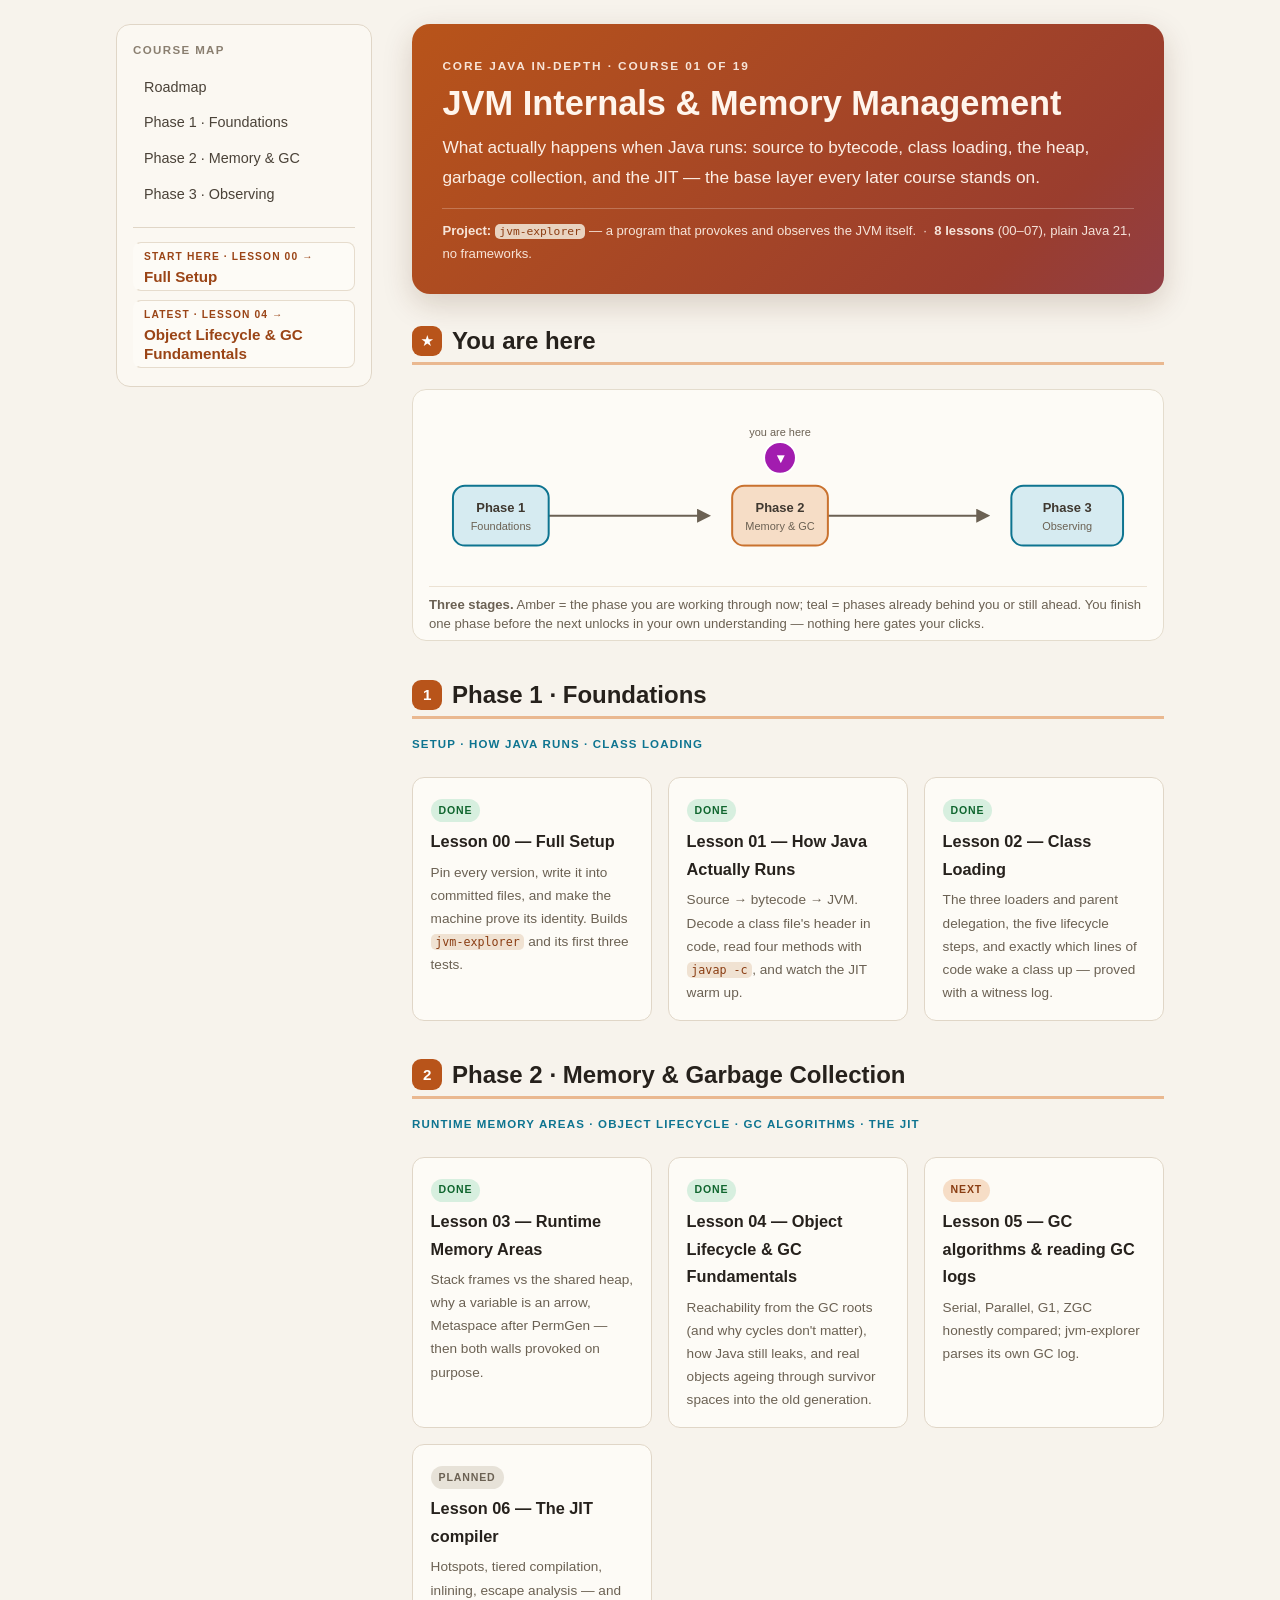
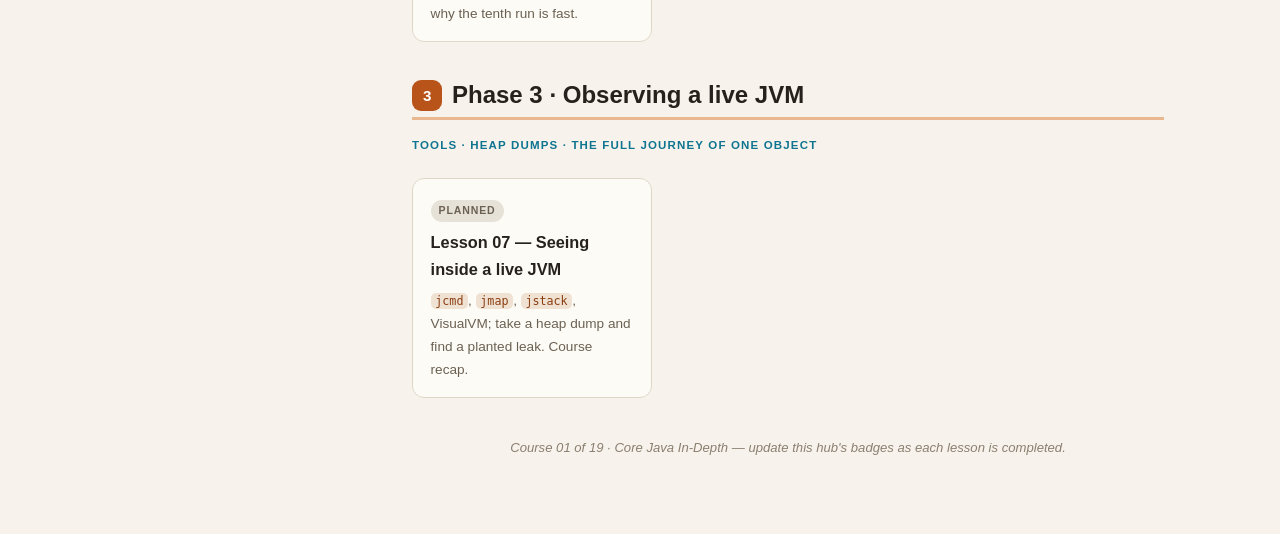
==== commit 55cf7497: "lesson: 01/lesson-04 - Object lifecycle and GC fundamentals: reachability, generations, ageing and p" ====
--- a/lessons/index.html
+++ b/lessons/index.html
@@ -22,9 +22,9 @@
         <span class="navkicker">Start here · Lesson 00 →</span>
         <span class="navtitle">Full Setup</span>
       </a>
-      <a class="navcard" href="phase-2-memory-and-gc/chapter-02-memory-and-objects/lesson-03-runtime-memory-areas.html">
-        <span class="navkicker">Latest · Lesson 03 →</span>
-        <span class="navtitle">Runtime Memory Areas</span>
+      <a class="navcard" href="phase-2-memory-and-gc/chapter-02-memory-and-objects/lesson-04-object-lifecycle-and-gc.html">
+        <span class="navkicker">Latest · Lesson 04 →</span>
+        <span class="navtitle">Object Lifecycle &amp; GC Fundamentals</span>
       </a>
     </nav>
   </aside>
@@ -107,13 +107,13 @@
           <h3>Lesson 03 — Runtime Memory Areas</h3>
           <p>Stack frames vs the shared heap, why a variable is an arrow, Metaspace after PermGen — then both walls provoked on purpose.</p>
         </a>
+        <a class="hub-card" href="phase-2-memory-and-gc/chapter-02-memory-and-objects/lesson-04-object-lifecycle-and-gc.html">
+          <span class="status-badge done">Done</span>
+          <h3>Lesson 04 — Object Lifecycle &amp; GC Fundamentals</h3>
+          <p>Reachability from the GC roots (and why cycles don't matter), how Java still leaks, and real objects ageing through survivor spaces into the old generation.</p>
+        </a>
         <div class="hub-card">
           <span class="status-badge next">Next</span>
-          <h3>Lesson 04 — Object lifecycle &amp; GC basics</h3>
-          <p>Reachability, the generational hypothesis, and watching objects age and promote.</p>
-        </div>
-        <div class="hub-card">
-          <span class="status-badge planned">Planned</span>
           <h3>Lesson 05 — GC algorithms &amp; reading GC logs</h3>
           <p>Serial, Parallel, G1, ZGC honestly compared; jvm-explorer parses its own GC log.</p>
         </div>
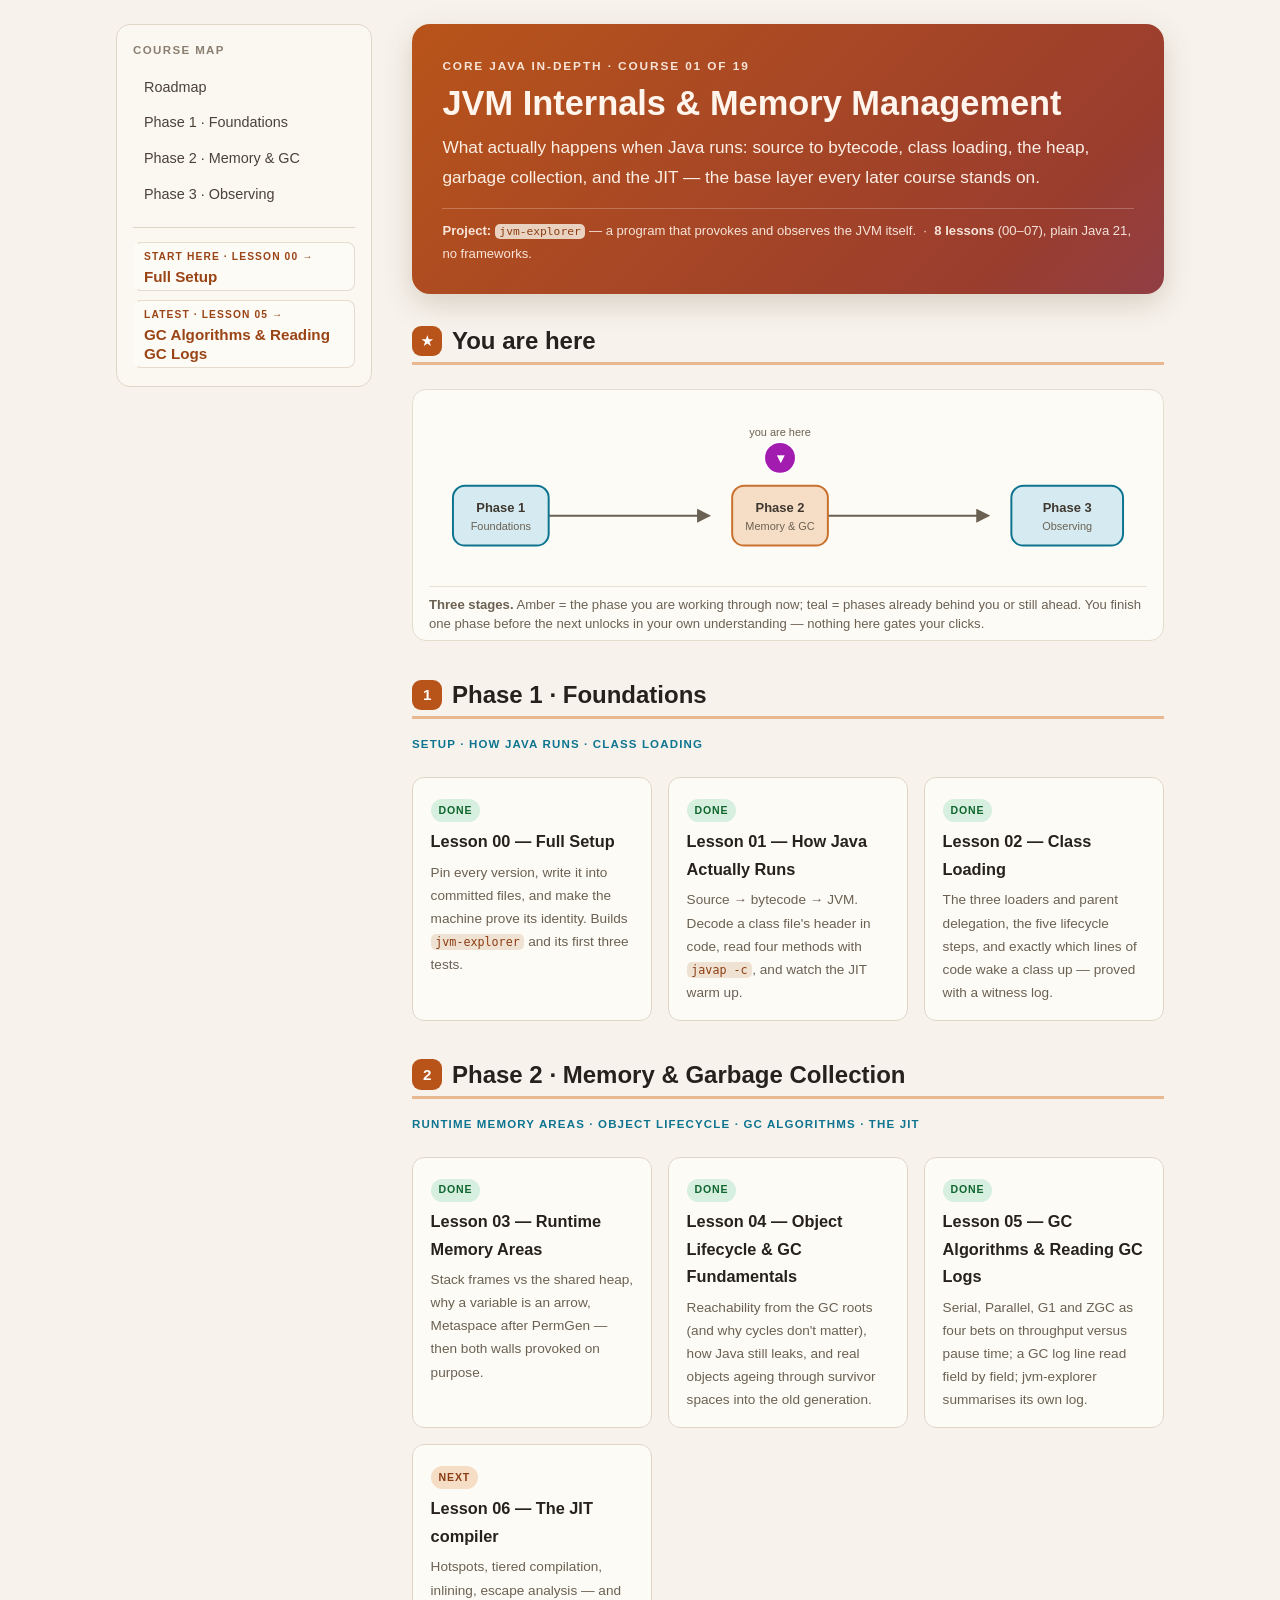
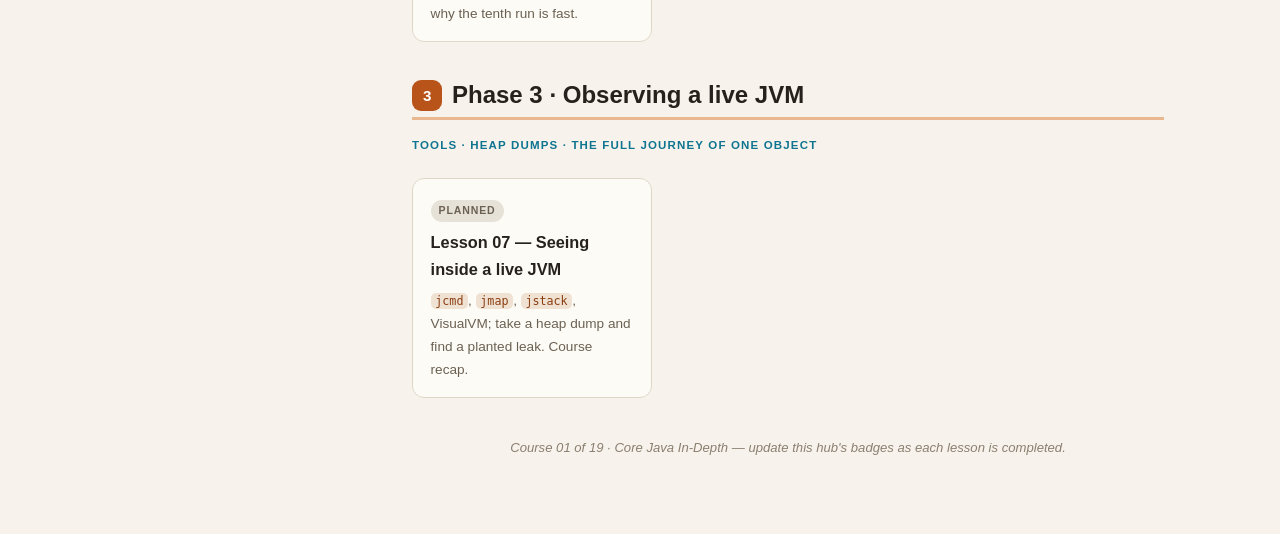
==== commit 263c795a: "lesson: 01/lesson-05 - GC algorithms and reading GC logs: four collectors compared, jvm-explorer sum" ====
--- a/lessons/index.html
+++ b/lessons/index.html
@@ -22,9 +22,9 @@
         <span class="navkicker">Start here · Lesson 00 →</span>
         <span class="navtitle">Full Setup</span>
       </a>
-      <a class="navcard" href="phase-2-memory-and-gc/chapter-02-memory-and-objects/lesson-04-object-lifecycle-and-gc.html">
-        <span class="navkicker">Latest · Lesson 04 →</span>
-        <span class="navtitle">Object Lifecycle &amp; GC Fundamentals</span>
+      <a class="navcard" href="phase-2-memory-and-gc/chapter-03-gc-and-jit/lesson-05-gc-algorithms-and-logs.html">
+        <span class="navkicker">Latest · Lesson 05 →</span>
+        <span class="navtitle">GC Algorithms &amp; Reading GC Logs</span>
       </a>
     </nav>
   </aside>
@@ -112,13 +112,13 @@
           <h3>Lesson 04 — Object Lifecycle &amp; GC Fundamentals</h3>
           <p>Reachability from the GC roots (and why cycles don't matter), how Java still leaks, and real objects ageing through survivor spaces into the old generation.</p>
         </a>
+        <a class="hub-card" href="phase-2-memory-and-gc/chapter-03-gc-and-jit/lesson-05-gc-algorithms-and-logs.html">
+          <span class="status-badge done">Done</span>
+          <h3>Lesson 05 — GC Algorithms &amp; Reading GC Logs</h3>
+          <p>Serial, Parallel, G1 and ZGC as four bets on throughput versus pause time; a GC log line read field by field; jvm-explorer summarises its own log.</p>
+        </a>
         <div class="hub-card">
           <span class="status-badge next">Next</span>
-          <h3>Lesson 05 — GC algorithms &amp; reading GC logs</h3>
-          <p>Serial, Parallel, G1, ZGC honestly compared; jvm-explorer parses its own GC log.</p>
-        </div>
-        <div class="hub-card">
-          <span class="status-badge planned">Planned</span>
           <h3>Lesson 06 — The JIT compiler</h3>
           <p>Hotspots, tiered compilation, inlining, escape analysis — and why the tenth run is fast.</p>
         </div>
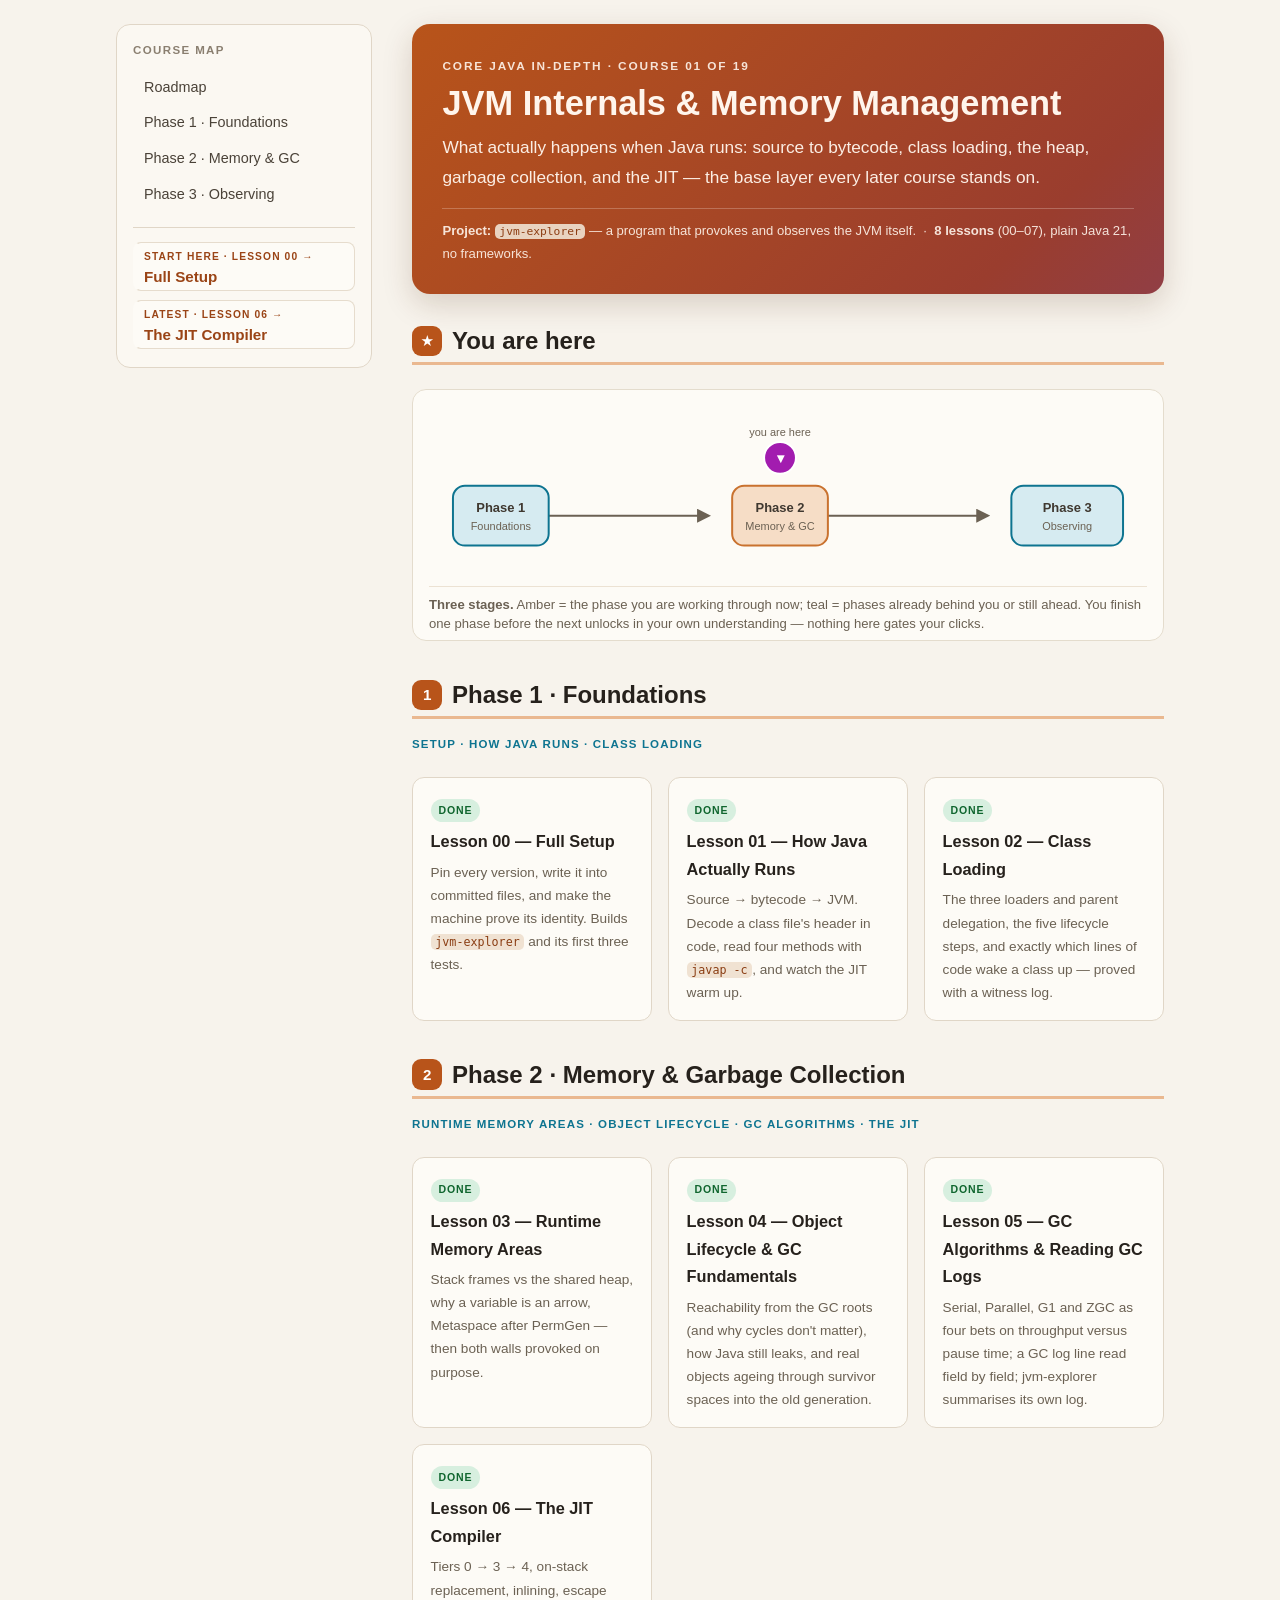
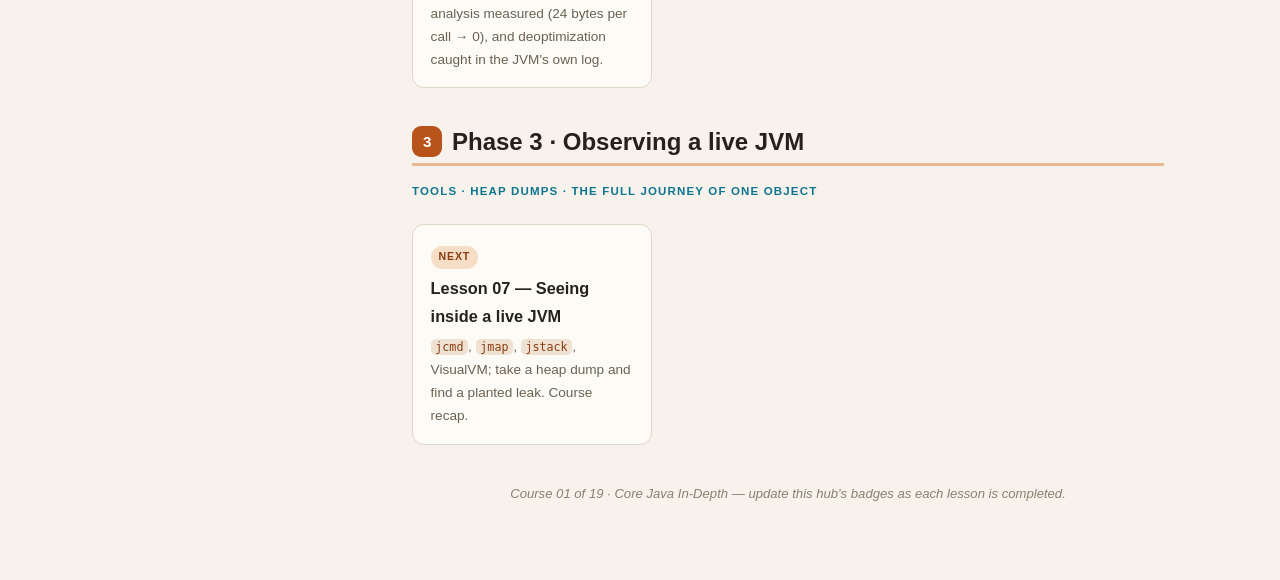
==== commit a3a13371: "lesson: 01/lesson-06 - The JIT compiler: tiers, OSR, inlining, escape analysis measured, deoptimizat" ====
--- a/lessons/index.html
+++ b/lessons/index.html
@@ -22,9 +22,9 @@
         <span class="navkicker">Start here · Lesson 00 →</span>
         <span class="navtitle">Full Setup</span>
       </a>
-      <a class="navcard" href="phase-2-memory-and-gc/chapter-03-gc-and-jit/lesson-05-gc-algorithms-and-logs.html">
-        <span class="navkicker">Latest · Lesson 05 →</span>
-        <span class="navtitle">GC Algorithms &amp; Reading GC Logs</span>
+      <a class="navcard" href="phase-2-memory-and-gc/chapter-03-gc-and-jit/lesson-06-the-jit-compiler.html">
+        <span class="navkicker">Latest · Lesson 06 →</span>
+        <span class="navtitle">The JIT Compiler</span>
       </a>
     </nav>
   </aside>
@@ -117,11 +117,11 @@
           <h3>Lesson 05 — GC Algorithms &amp; Reading GC Logs</h3>
           <p>Serial, Parallel, G1 and ZGC as four bets on throughput versus pause time; a GC log line read field by field; jvm-explorer summarises its own log.</p>
         </a>
-        <div class="hub-card">
-          <span class="status-badge next">Next</span>
-          <h3>Lesson 06 — The JIT compiler</h3>
-          <p>Hotspots, tiered compilation, inlining, escape analysis — and why the tenth run is fast.</p>
-        </div>
+        <a class="hub-card" href="phase-2-memory-and-gc/chapter-03-gc-and-jit/lesson-06-the-jit-compiler.html">
+          <span class="status-badge done">Done</span>
+          <h3>Lesson 06 — The JIT Compiler</h3>
+          <p>Tiers 0 → 3 → 4, on-stack replacement, inlining, escape analysis measured (24 bytes per call → 0), and deoptimization caught in the JVM's own log.</p>
+        </a>
       </div>
     </section>
 
@@ -131,7 +131,7 @@
       <p class="hub-phase">Tools · heap dumps · the full journey of one object</p>
       <div class="hub-grid">
         <div class="hub-card">
-          <span class="status-badge planned">Planned</span>
+          <span class="status-badge next">Next</span>
           <h3>Lesson 07 — Seeing inside a live JVM</h3>
           <p><code>jcmd</code>, <code>jmap</code>, <code>jstack</code>, VisualVM; take a heap dump and find a planted leak. Course recap.</p>
         </div>
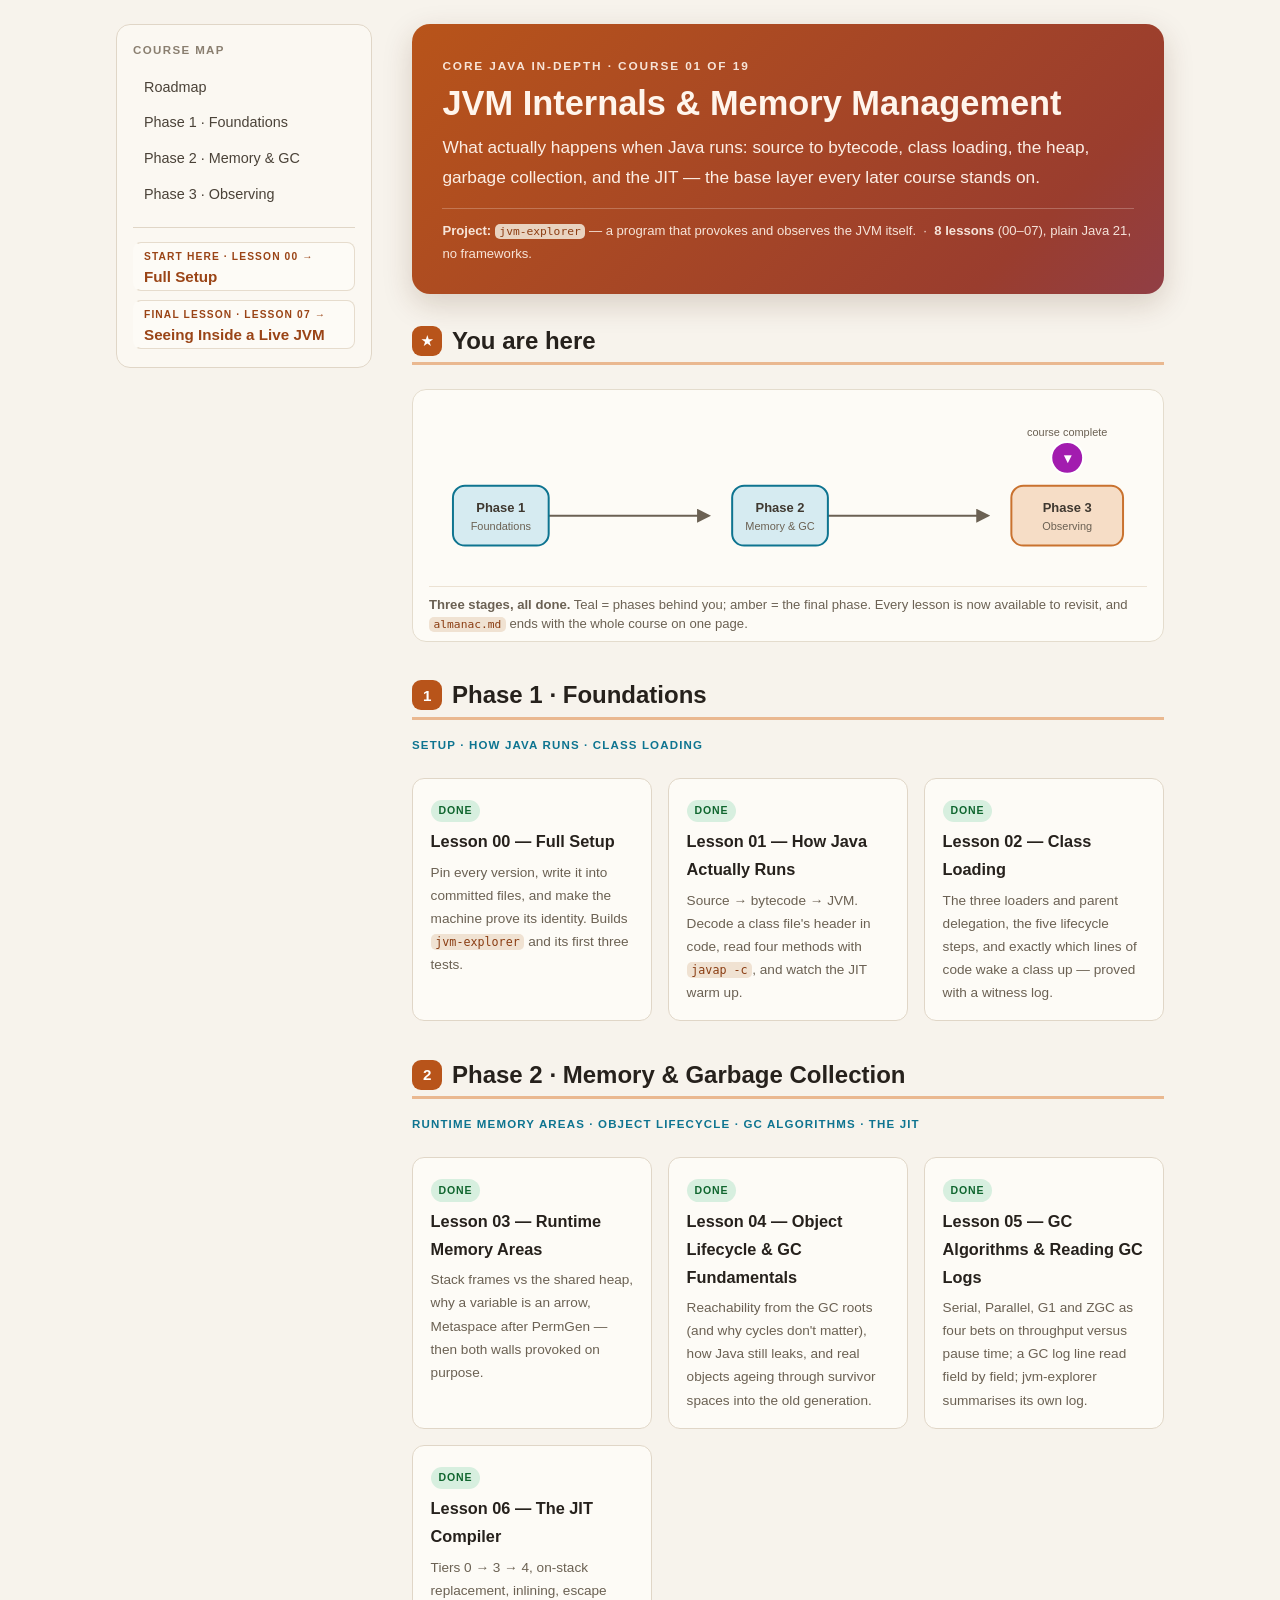
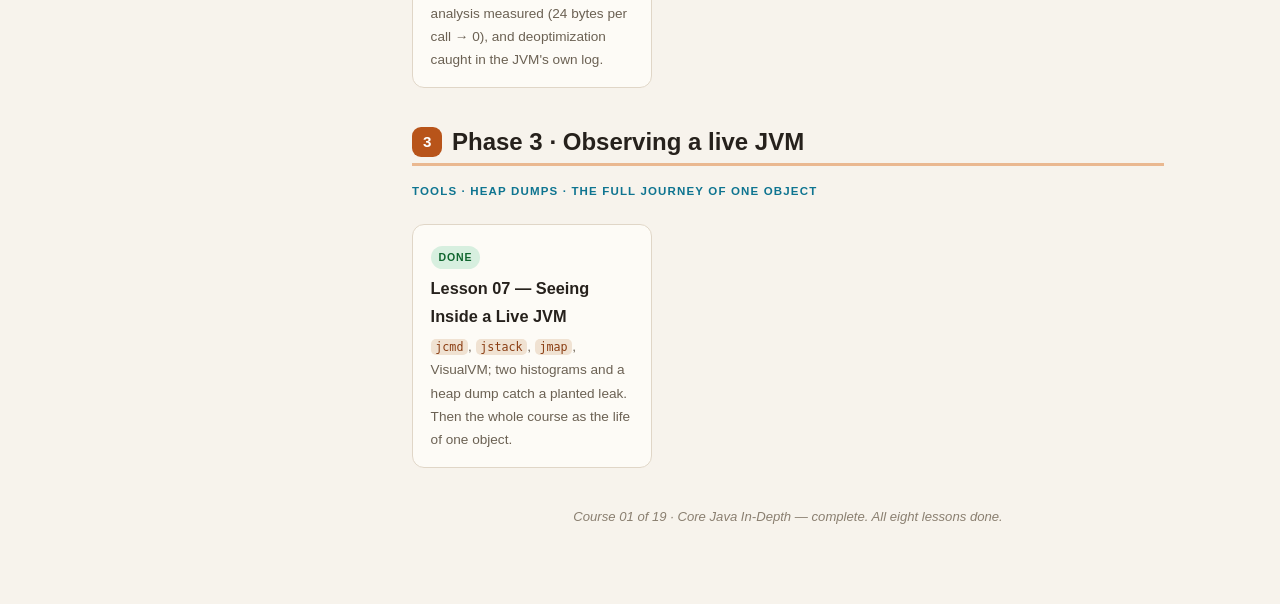
==== commit 8a821179: "lesson: 01/lesson-07 - Seeing inside a live JVM: jcmd, thread dumps, histograms, heap dumps; course " ====
--- a/lessons/index.html
+++ b/lessons/index.html
@@ -22,9 +22,9 @@
         <span class="navkicker">Start here · Lesson 00 →</span>
         <span class="navtitle">Full Setup</span>
       </a>
-      <a class="navcard" href="phase-2-memory-and-gc/chapter-03-gc-and-jit/lesson-06-the-jit-compiler.html">
-        <span class="navkicker">Latest · Lesson 06 →</span>
-        <span class="navtitle">The JIT Compiler</span>
+      <a class="navcard" href="phase-3-observing/chapter-04-live-jvm-tools/lesson-07-seeing-inside-a-live-jvm.html">
+        <span class="navkicker">Final lesson · Lesson 07 →</span>
+        <span class="navtitle">Seeing Inside a Live JVM</span>
       </a>
     </nav>
   </aside>
@@ -41,7 +41,7 @@
     <section id="roadmap">
       <h2><span class="sec-num">★</span> You are here</h2>
       <figure class="roadmap fig">
-        <svg viewBox="0 0 720 170" role="img" aria-label="Course roadmap of three phases left to right: Foundations (current), Memory and Garbage Collection, and Observing a live JVM. Foundations is complete; a marker sits on the Memory and Garbage Collection phase, which is in progress.">
+        <svg viewBox="0 0 720 170" role="img" aria-label="Course roadmap of three phases left to right: Foundations, Memory and Garbage Collection, and Observing a live JVM. Phases 1 and 2 are complete; the marker sits on Observing, the final phase, and the course is complete.">
           <defs>
             <marker id="rah" viewBox="0 0 10 10" refX="8" refY="5" markerWidth="7" markerHeight="7" orient="auto-start-reverse">
               <path class="fig-arrow-h" d="M0,0 L10,5 L0,10 z"/>
@@ -56,21 +56,21 @@
           <text class="fig-label" x="72" y="106" text-anchor="middle">Phase 1</text>
           <text class="fig-small" x="72" y="124" text-anchor="middle">Foundations</text>
 
-          <!-- Phase 2: current (amber = where the learner is working) -->
-          <rect class="fig-code" x="304" y="80" width="96" height="60" rx="12"/>
+          <!-- Phase 2: complete -->
+          <rect class="fig-infra" x="304" y="80" width="96" height="60" rx="12"/>
           <text class="fig-label" x="352" y="106" text-anchor="middle">Phase 2</text>
           <text class="fig-small" x="352" y="124" text-anchor="middle">Memory &amp; GC</text>
-          <!-- you-are-here pin -->
-          <circle class="fig-vs" cx="352" cy="52" r="16"/>
-          <text class="fig-vs-t" x="352" y="57" text-anchor="middle">▾</text>
-          <text class="fig-small" x="352" y="30" text-anchor="middle">you are here</text>
 
-          <!-- Phase 3 -->
-          <rect class="fig-infra" x="584" y="80" width="112" height="60" rx="12"/>
+          <!-- Phase 3: the final phase (amber) -->
+          <rect class="fig-code" x="584" y="80" width="112" height="60" rx="12"/>
           <text class="fig-label" x="640" y="106" text-anchor="middle">Phase 3</text>
           <text class="fig-small" x="640" y="124" text-anchor="middle">Observing</text>
+          <!-- you-are-here pin -->
+          <circle class="fig-vs" cx="640" cy="52" r="16"/>
+          <text class="fig-vs-t" x="640" y="57" text-anchor="middle">▾</text>
+          <text class="fig-small" x="640" y="30" text-anchor="middle">course complete</text>
         </svg>
-        <figcaption><strong>Three stages.</strong> Amber = the phase you are working through now; teal = phases already behind you or still ahead. You finish one phase before the next unlocks in your own understanding — nothing here gates your clicks.</figcaption>
+        <figcaption><strong>Three stages, all done.</strong> Teal = phases behind you; amber = the final phase. Every lesson is now available to revisit, and <code>almanac.md</code> ends with the whole course on one page.</figcaption>
       </figure>
     </section>
 
@@ -130,15 +130,15 @@
       <h2><span class="sec-num">3</span> Phase 3 · Observing a live JVM</h2>
       <p class="hub-phase">Tools · heap dumps · the full journey of one object</p>
       <div class="hub-grid">
-        <div class="hub-card">
-          <span class="status-badge next">Next</span>
-          <h3>Lesson 07 — Seeing inside a live JVM</h3>
-          <p><code>jcmd</code>, <code>jmap</code>, <code>jstack</code>, VisualVM; take a heap dump and find a planted leak. Course recap.</p>
-        </div>
+        <a class="hub-card" href="phase-3-observing/chapter-04-live-jvm-tools/lesson-07-seeing-inside-a-live-jvm.html">
+          <span class="status-badge done">Done</span>
+          <h3>Lesson 07 — Seeing Inside a Live JVM</h3>
+          <p><code>jcmd</code>, <code>jstack</code>, <code>jmap</code>, VisualVM; two histograms and a heap dump catch a planted leak. Then the whole course as the life of one object.</p>
+        </a>
       </div>
     </section>
 
-    <p class="position">Course 01 of 19 · Core Java In-Depth — update this hub's badges as each lesson is completed.</p>
+    <p class="position">Course 01 of 19 · Core Java In-Depth — complete. All eight lessons done.</p>
   </main>
 </div>
 </body>
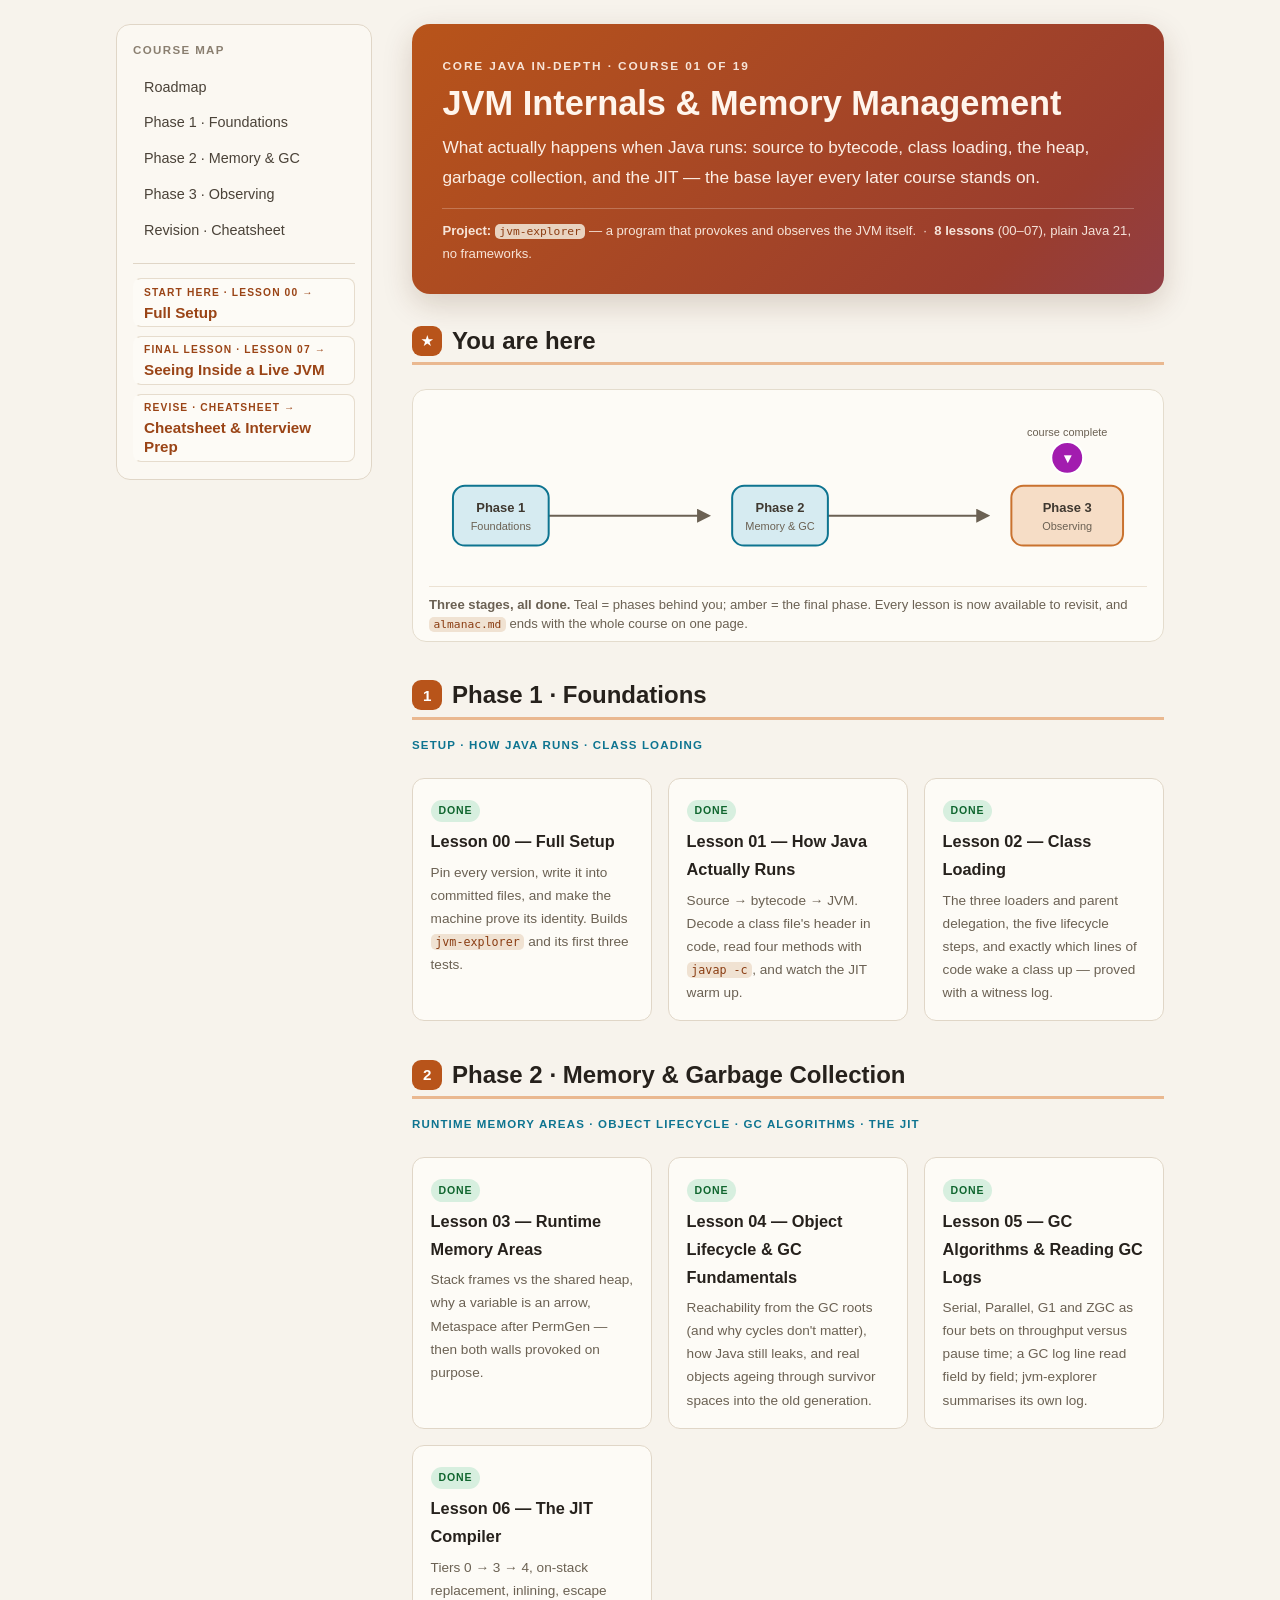
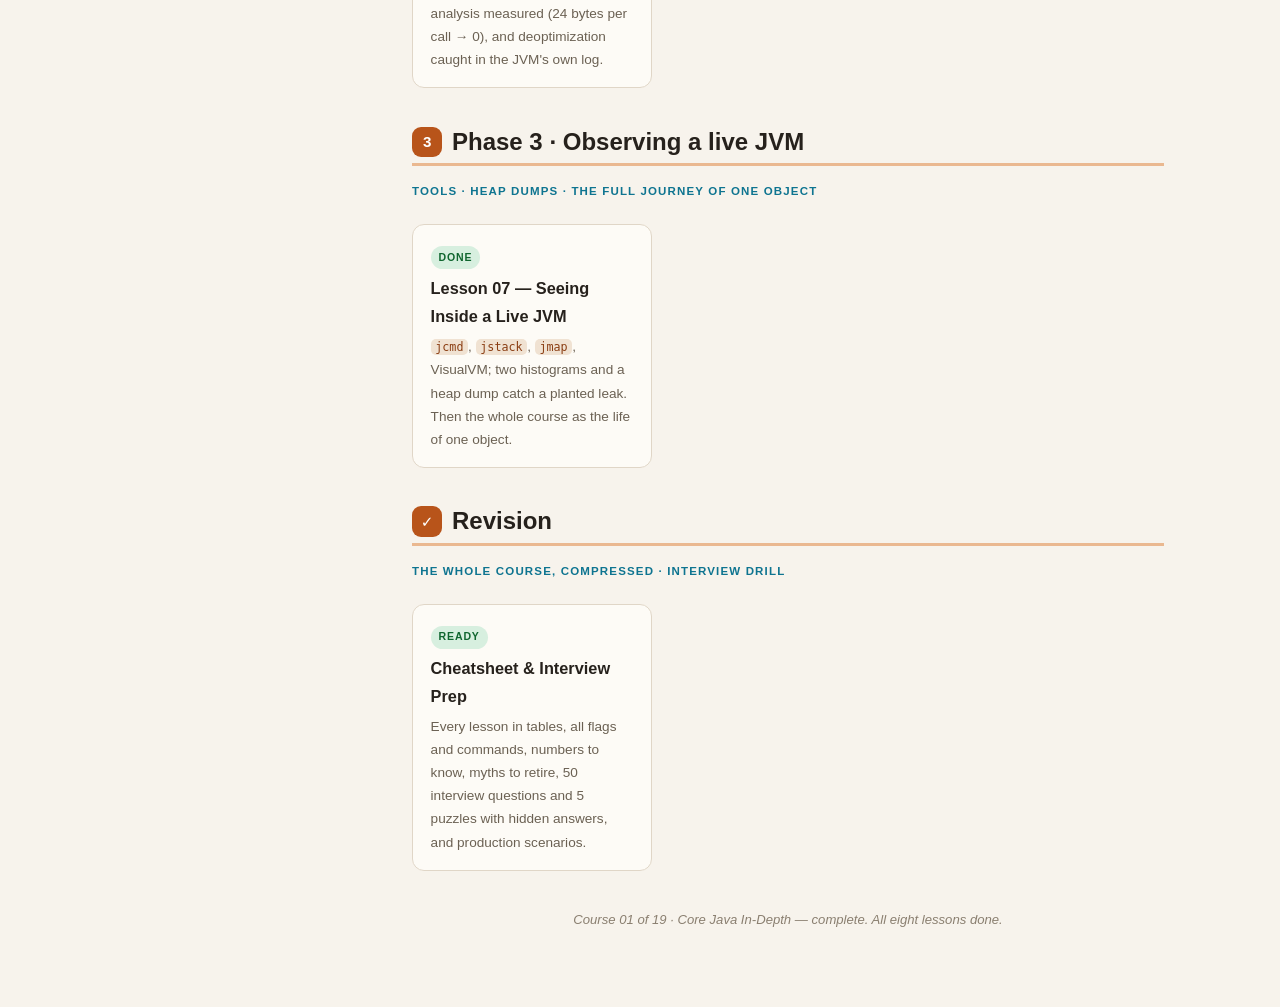
==== commit c978d4f5: "chore: cheatsheet and interview prep page for course 01" ====
--- a/lessons/index.html
+++ b/lessons/index.html
@@ -16,6 +16,7 @@
       <li><a href="#p1">Phase 1 · Foundations</a></li>
       <li><a href="#p2">Phase 2 · Memory &amp; GC</a></li>
       <li><a href="#p3">Phase 3 · Observing</a></li>
+      <li><a href="#revision">Revision · Cheatsheet</a></li>
     </ol>
     <nav class="toc-nav" aria-label="Course navigation">
       <a class="navcard" href="phase-1-foundations/chapter-00-setup/lesson-00-full-setup.html">
@@ -25,6 +26,10 @@
       <a class="navcard" href="phase-3-observing/chapter-04-live-jvm-tools/lesson-07-seeing-inside-a-live-jvm.html">
         <span class="navkicker">Final lesson · Lesson 07 →</span>
         <span class="navtitle">Seeing Inside a Live JVM</span>
+      </a>
+      <a class="navcard" href="cheatsheet-and-interview-prep.html">
+        <span class="navkicker">Revise · Cheatsheet →</span>
+        <span class="navtitle">Cheatsheet &amp; Interview Prep</span>
       </a>
     </nav>
   </aside>
@@ -138,6 +143,19 @@
       </div>
     </section>
 
+    <!-- ===================== REVISION ===================== -->
+    <section id="revision">
+      <h2><span class="sec-num">✓</span> Revision</h2>
+      <p class="hub-phase">The whole course, compressed · interview drill</p>
+      <div class="hub-grid">
+        <a class="hub-card" href="cheatsheet-and-interview-prep.html">
+          <span class="status-badge done">Ready</span>
+          <h3>Cheatsheet &amp; Interview Prep</h3>
+          <p>Every lesson in tables, all flags and commands, numbers to know, myths to retire, 50 interview questions and 5 puzzles with hidden answers, and production scenarios.</p>
+        </a>
+      </div>
+    </section>
+
     <p class="position">Course 01 of 19 · Core Java In-Depth — complete. All eight lessons done.</p>
   </main>
 </div>
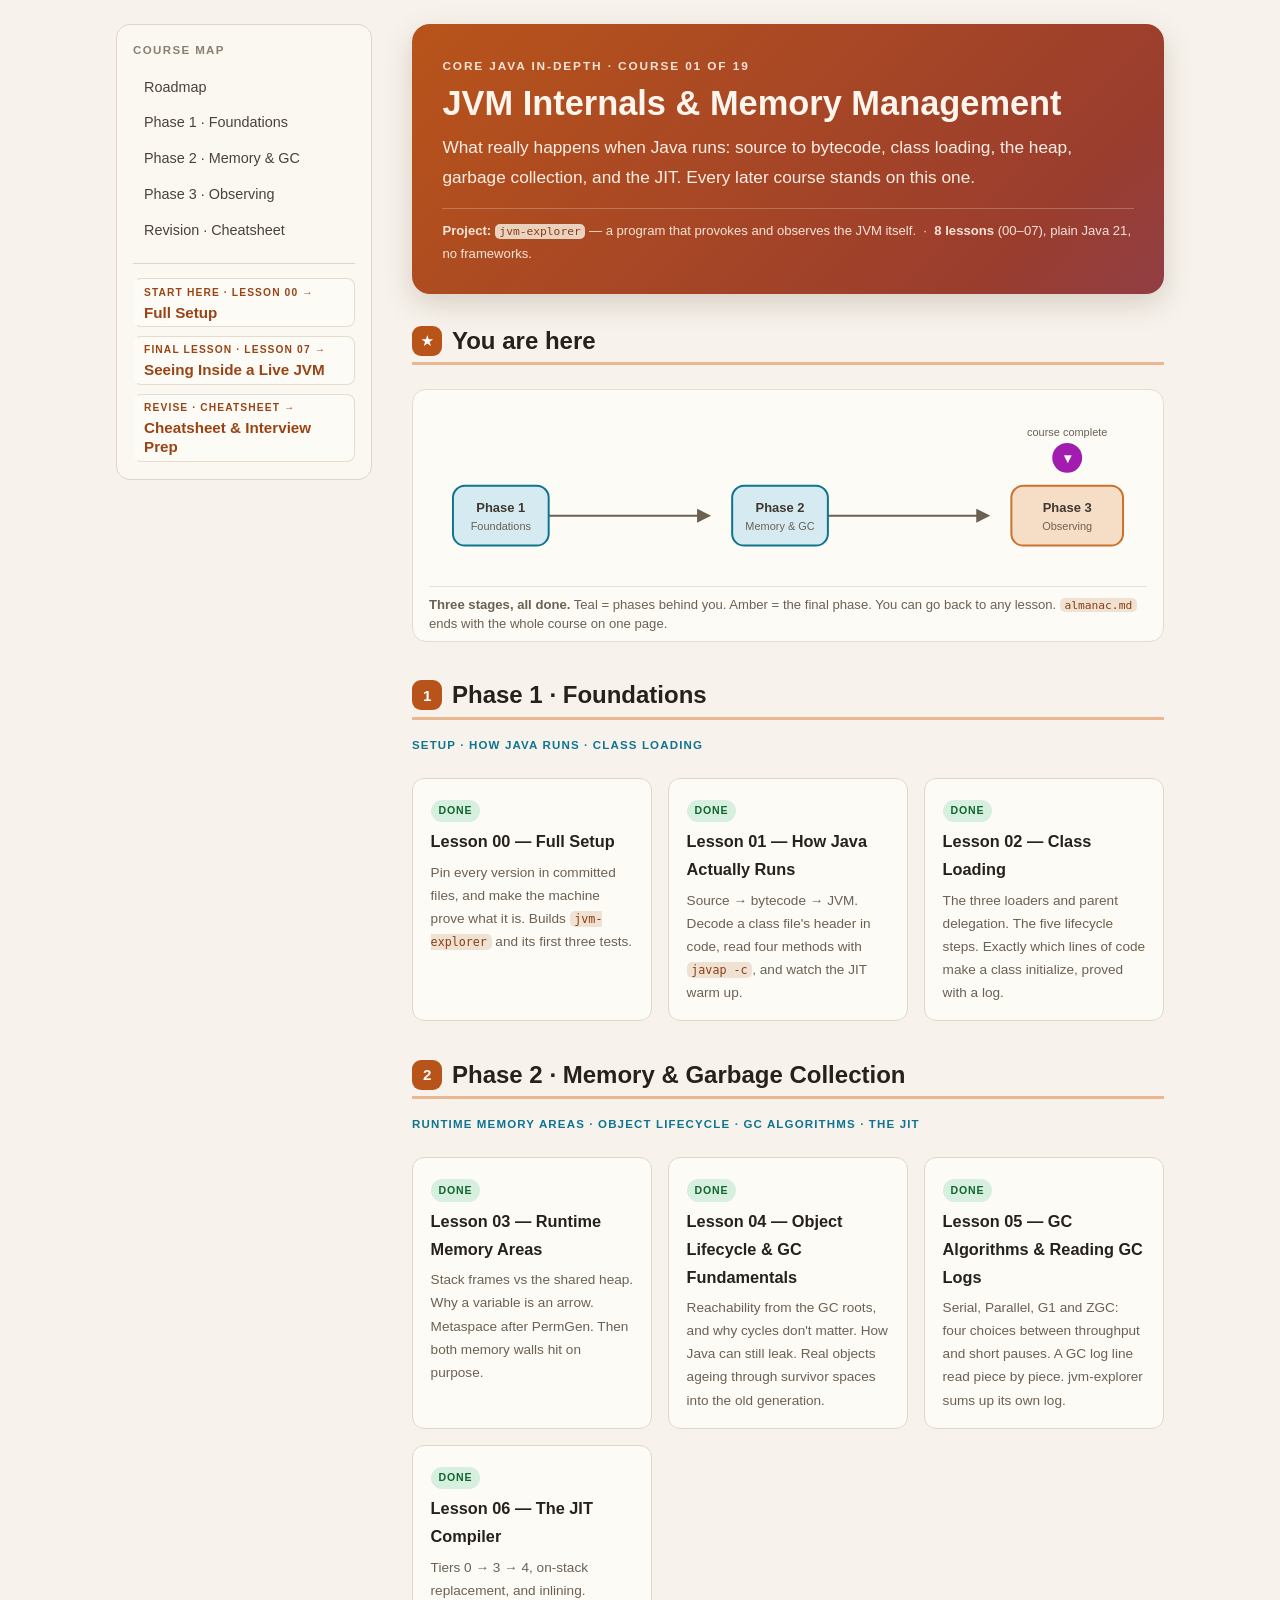
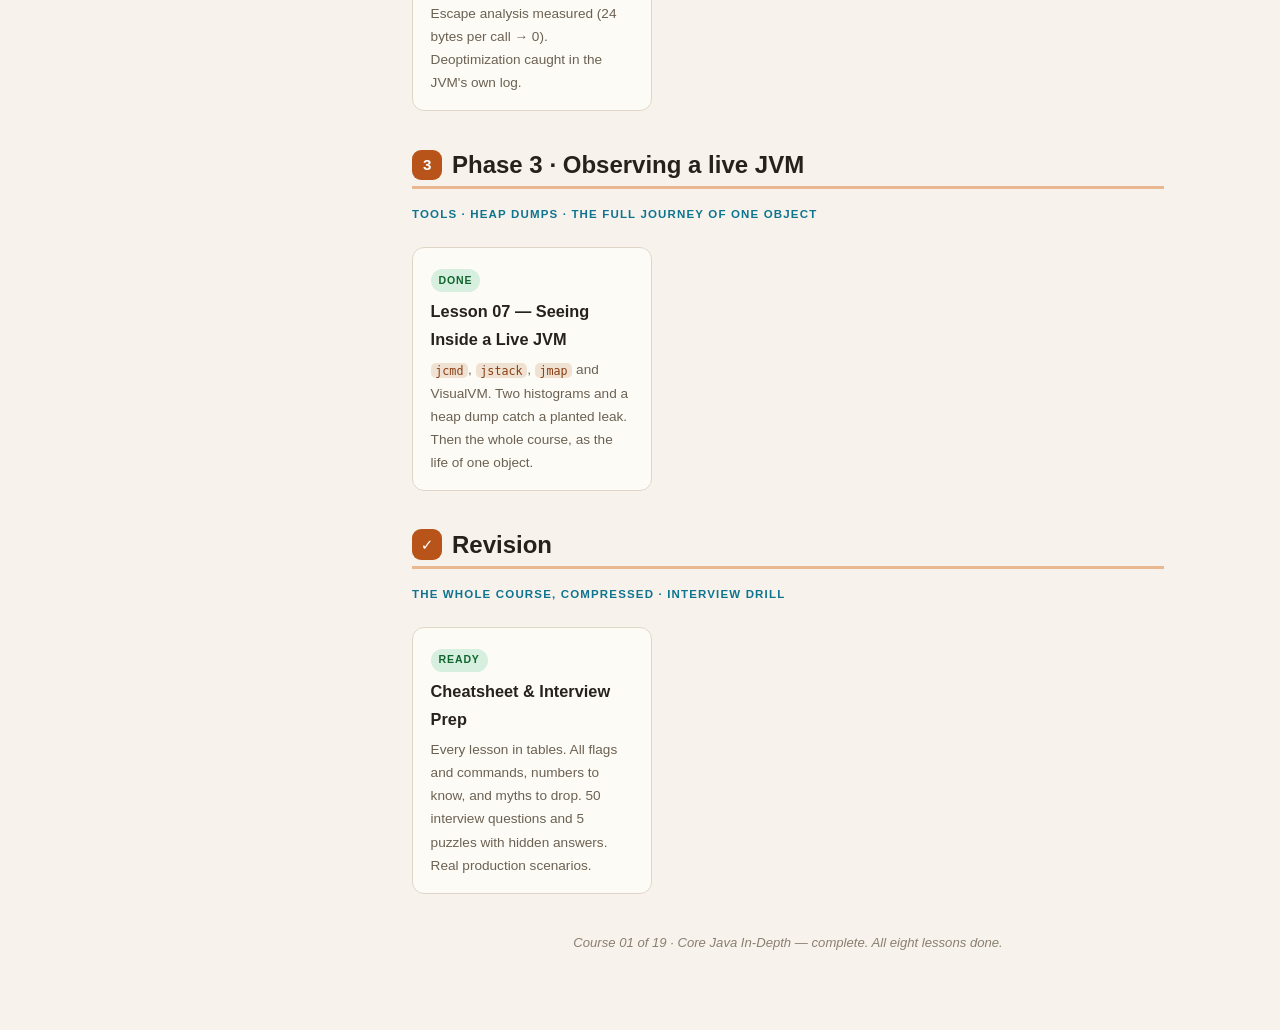
==== commit 241e58c9: "chore: simplify language and sentence structure across all lesson pages" ====
--- a/lessons/index.html
+++ b/lessons/index.html
@@ -38,7 +38,7 @@
     <header class="banner">
       <p class="kicker">Core Java In-Depth · Course 01 of 19</p>
       <h1>JVM Internals &amp; Memory Management</h1>
-      <p class="subtitle">What actually happens when Java runs: source to bytecode, class loading, the heap, garbage collection, and the JIT — the base layer every later course stands on.</p>
+      <p class="subtitle">What really happens when Java runs: source to bytecode, class loading, the heap, garbage collection, and the JIT. Every later course stands on this one.</p>
       <p class="meta"><strong>Project:</strong> <code>jvm-explorer</code> — a program that provokes and observes the JVM itself. &nbsp;·&nbsp; <strong>8 lessons</strong> (00–07), plain Java 21, no frameworks.</p>
     </header>
 
@@ -75,7 +75,7 @@
           <text class="fig-vs-t" x="640" y="57" text-anchor="middle">▾</text>
           <text class="fig-small" x="640" y="30" text-anchor="middle">course complete</text>
         </svg>
-        <figcaption><strong>Three stages, all done.</strong> Teal = phases behind you; amber = the final phase. Every lesson is now available to revisit, and <code>almanac.md</code> ends with the whole course on one page.</figcaption>
+        <figcaption><strong>Three stages, all done.</strong> Teal = phases behind you. Amber = the final phase. You can go back to any lesson. <code>almanac.md</code> ends with the whole course on one page.</figcaption>
       </figure>
     </section>
 
@@ -87,7 +87,7 @@
         <a class="hub-card" href="phase-1-foundations/chapter-00-setup/lesson-00-full-setup.html">
           <span class="status-badge done">Done</span>
           <h3>Lesson 00 — Full Setup</h3>
-          <p>Pin every version, write it into committed files, and make the machine prove its identity. Builds <code>jvm-explorer</code> and its first three tests.</p>
+          <p>Pin every version in committed files, and make the machine prove what it is. Builds <code>jvm-explorer</code> and its first three tests.</p>
         </a>
         <a class="hub-card" href="phase-1-foundations/chapter-01-how-java-runs/lesson-01-how-java-runs.html">
           <span class="status-badge done">Done</span>
@@ -97,7 +97,7 @@
         <a class="hub-card" href="phase-1-foundations/chapter-01-how-java-runs/lesson-02-class-loading.html">
           <span class="status-badge done">Done</span>
           <h3>Lesson 02 — Class Loading</h3>
-          <p>The three loaders and parent delegation, the five lifecycle steps, and exactly which lines of code wake a class up — proved with a witness log.</p>
+          <p>The three loaders and parent delegation. The five lifecycle steps. Exactly which lines of code make a class initialize, proved with a log.</p>
         </a>
       </div>
     </section>
@@ -110,22 +110,22 @@
         <a class="hub-card" href="phase-2-memory-and-gc/chapter-02-memory-and-objects/lesson-03-runtime-memory-areas.html">
           <span class="status-badge done">Done</span>
           <h3>Lesson 03 — Runtime Memory Areas</h3>
-          <p>Stack frames vs the shared heap, why a variable is an arrow, Metaspace after PermGen — then both walls provoked on purpose.</p>
+          <p>Stack frames vs the shared heap. Why a variable is an arrow. Metaspace after PermGen. Then both memory walls hit on purpose.</p>
         </a>
         <a class="hub-card" href="phase-2-memory-and-gc/chapter-02-memory-and-objects/lesson-04-object-lifecycle-and-gc.html">
           <span class="status-badge done">Done</span>
           <h3>Lesson 04 — Object Lifecycle &amp; GC Fundamentals</h3>
-          <p>Reachability from the GC roots (and why cycles don't matter), how Java still leaks, and real objects ageing through survivor spaces into the old generation.</p>
+          <p>Reachability from the GC roots, and why cycles don't matter. How Java can still leak. Real objects ageing through survivor spaces into the old generation.</p>
         </a>
         <a class="hub-card" href="phase-2-memory-and-gc/chapter-03-gc-and-jit/lesson-05-gc-algorithms-and-logs.html">
           <span class="status-badge done">Done</span>
           <h3>Lesson 05 — GC Algorithms &amp; Reading GC Logs</h3>
-          <p>Serial, Parallel, G1 and ZGC as four bets on throughput versus pause time; a GC log line read field by field; jvm-explorer summarises its own log.</p>
+          <p>Serial, Parallel, G1 and ZGC: four choices between throughput and short pauses. A GC log line read piece by piece. jvm-explorer sums up its own log.</p>
         </a>
         <a class="hub-card" href="phase-2-memory-and-gc/chapter-03-gc-and-jit/lesson-06-the-jit-compiler.html">
           <span class="status-badge done">Done</span>
           <h3>Lesson 06 — The JIT Compiler</h3>
-          <p>Tiers 0 → 3 → 4, on-stack replacement, inlining, escape analysis measured (24 bytes per call → 0), and deoptimization caught in the JVM's own log.</p>
+          <p>Tiers 0 → 3 → 4, on-stack replacement, and inlining. Escape analysis measured (24 bytes per call → 0). Deoptimization caught in the JVM's own log.</p>
         </a>
       </div>
     </section>
@@ -138,7 +138,7 @@
         <a class="hub-card" href="phase-3-observing/chapter-04-live-jvm-tools/lesson-07-seeing-inside-a-live-jvm.html">
           <span class="status-badge done">Done</span>
           <h3>Lesson 07 — Seeing Inside a Live JVM</h3>
-          <p><code>jcmd</code>, <code>jstack</code>, <code>jmap</code>, VisualVM; two histograms and a heap dump catch a planted leak. Then the whole course as the life of one object.</p>
+          <p><code>jcmd</code>, <code>jstack</code>, <code>jmap</code> and VisualVM. Two histograms and a heap dump catch a planted leak. Then the whole course, as the life of one object.</p>
         </a>
       </div>
     </section>
@@ -151,7 +151,7 @@
         <a class="hub-card" href="cheatsheet-and-interview-prep.html">
           <span class="status-badge done">Ready</span>
           <h3>Cheatsheet &amp; Interview Prep</h3>
-          <p>Every lesson in tables, all flags and commands, numbers to know, myths to retire, 50 interview questions and 5 puzzles with hidden answers, and production scenarios.</p>
+          <p>Every lesson in tables. All flags and commands, numbers to know, and myths to drop. 50 interview questions and 5 puzzles with hidden answers. Real production scenarios.</p>
         </a>
       </div>
     </section>
